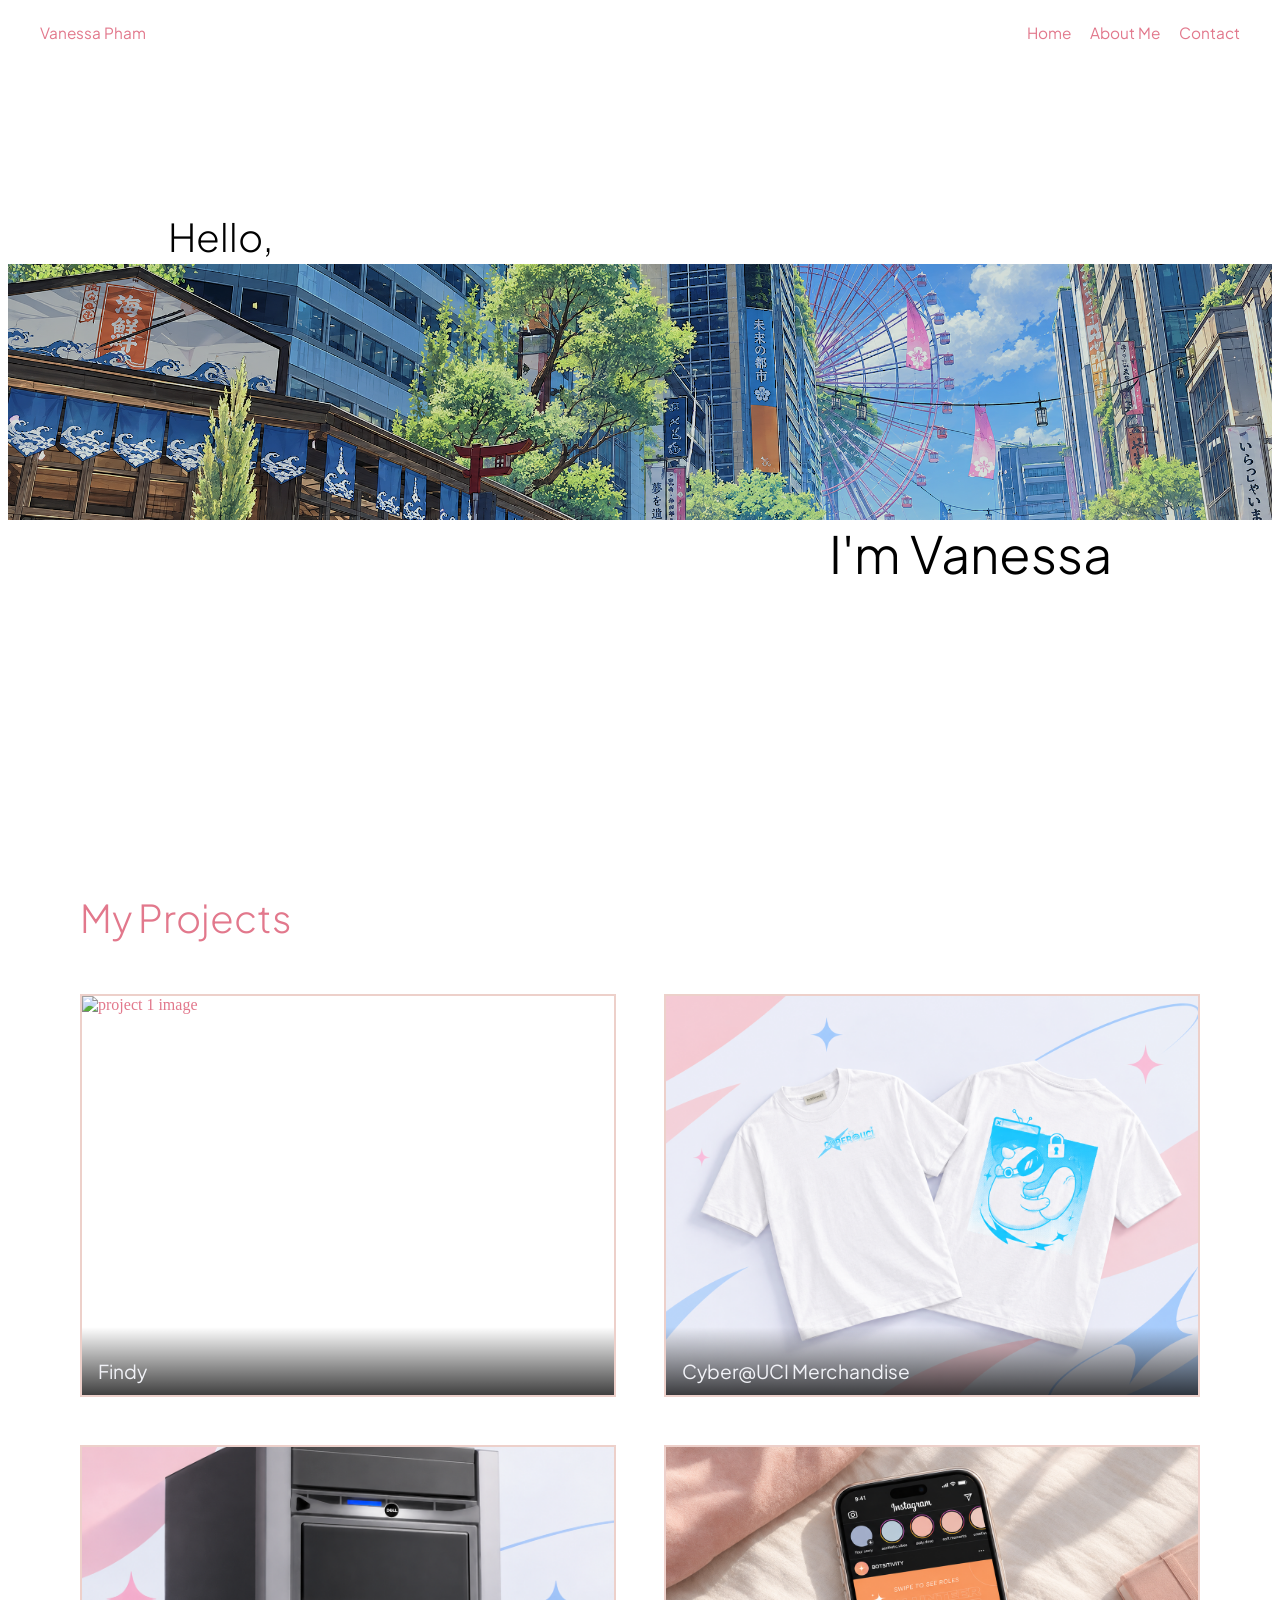
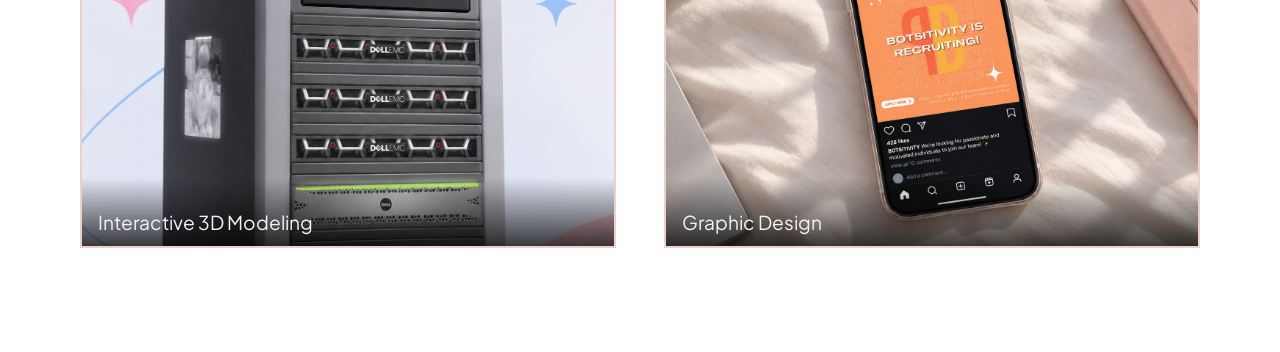
==== index.html @ b3f0390d "upload files manually bc too large to push..." ====
<!doctype html>
<html lang="en">

<!--
WRITTEN BY: Vanessa Pham
EMAIL: vanesp6@uci.edu
-->

<head>
  <meta charset="utf-8">
  <meta name="author" content="Vanessa Pham">
  <meta name="description" content="My Portfolio">
   
  <!-- you would link to an external stylesheet here! -->
  <link rel="stylesheet" href="styles.css">
   
  <!-- long list of fonts...-->
    <link rel="preconnect" href="https://fonts.googleapis.com">
    <link rel="preconnect" href="https://fonts.gstatic.com" crossorigin>
    <link href="https://fonts.googleapis.com/css2?family=Audiowide&family=Jersey+25&family=Plus+Jakarta+Sans:ital,wght@0,200..800;1,200..800&family=TASA+Orbiter:wght@400..800&display=swap" rel="stylesheet">
   
  <!-- you would also link to Bootstrap here! -->
  
  <title>Vanessa Pham</title>
</head>

<body>

  <header>
    <nav class="nav" aria-label="Main">
      <a href="index.html" class="nav-name">Vanessa Pham</a>
      <ul class = "nav-links">
        <li><a href="index.html">Home</a></li>
        <li><a href="about.html">About Me</a></li>
        <li><a href="contact.html">Contact</a></li>
      </ul>
    </nav>
  </header>

  <main>
    <section class = "hero" aria-labelledby="hero-title">
      <h1 id="hero-title" class="screenreader-only">Hello, I'm Vanessa</h1>
      <p class = "hero-line hero-line--top" aria-hidden="true">Hello,</p>
      <div class = "hero-image"><img src="herobackground.png" alt="img placeholder"></div>
      <p class = "hero-line hero-line--bottom" aria-hidden="true">I'm Vanessa</p>
      <div class="petals" aria-hidden="true"></div>
    </section>

    <section class = "projects" aria-label="Projects">
      <h2 id="projects-title" class="projects-title">My Projects</h2>

      <a href="project1.html" class="project-box">
        <img src="FindyThumbnail.png" alt="project 1 image">
        <span class="project-label">Findy</span>
        <div class="project-overlay">
          <p>iOS native guide that helps seniors navigate their iPhones, building their confidence around technology</p>
        </div>
      </a>
      
      <a href="project2.html" class="project-box">
        <img src="merchlogo.png" alt="project 2 image">
        <span class="project-label">Cyber@UCI Merchandise</span>
        <div class="project-overlay">
          <p>Custom brand and merchandise design made to allow members to represent their campus cybersecurity organization</p>
        </div>
      </a>

      <a href="project3.html" class="project-box">
        <img src="3Dmodelthumbnail.png" alt="project 3 image">
        <span class="project-label">Interactive 3D Modeling</span>
        <div class="project-overlay">
          <p>Interactive 3D Server Rack Model that provides information about each of its parts</p>
        </div>
      </a>
      <a href="project4.html" class="project-box">
        <img src="graphicthumbnail.png" alt="project 4 image">
        <span class="project-label">Graphic Design</span>
        <div class="project-overlay">
          <p>Social media campaign involving posts that informed and emphasized the importance of mental health to the community</p>
        </div>
      </a>
    </section>

  </main>
  <script src="petals.js"></script>
</body>
</html>
---- styles.css ----
/*--style sheet for portfolio*/
/*--color palette: white #f1f2f7, pink #e2788c, blue #83adf0, beige #edd0ca*/
/*hero section*/
.body{
    font-family: 'Plus Jakarta Sans', sans-serif;
    margin: 0;
    padding: 0;
    background-color: #F1F2F7;
}

.nav{
    font-family: 'Plus Jakarta Sans', sans-serif;
    display: flex;
    justify-content: space-between;
    align-items: center;
    padding-left: 2.5vw;
    padding-right: 2.5vw;
    font-size: clamp(.9rem, 1.2vw, 1rem);
    color: #e2788c;
}

.nav-links{
    color: #e2788c;
    display: flex;
    gap: 1.2rem;
    list-style: none;
}

a:link{
    color: #e2788c;
    text-decoration: none;
}

a:visited {
  color: #e2788c; 
}

a:hover{
    color: #83adf0;
    text-decoration: none;
}

.hero{
    position: relative;
    padding-top: calc(clamp(8rem, 14vw, 10rem) - .5rem);
    padding-bottom: 7.5rem; 
}

.hero-line--top{
    font-family: 'Plus Jakarta Sans', sans-serif;
    font-size: clamp(2rem, 3vw, 3.5rem);
    font-weight: 300;
    line-height: 1;
    margin: 0.5rem 0;
    padding-left: 12.5vw;
}

.hero-image{
    width: 100%;
    height: clamp(14rem, 22vw, 16rem);
    margin: 0.25rem 0;
    overflow: hidden;
}

.hero-image img{
    width: 100%;
    height: 100%;
    object-fit: cover;
    display: block;
}

.hero-line--bottom{
    font-family: 'Plus Jakarta Sans', sans-serif;
    font-size: clamp(2rem, 4vw, 5rem);
    font-weight: 350;
    line-height: 1;
    margin: 0.5rem 0;
    padding-right: 12.5vw;
    text-align: right;
}

.screenreader-only{
    position: absolute;
    width: 1px;
    height: 1px;
    margin: -1px;
    padding: 0;
    overflow: hidden;
    clip-path: inset(50%);
    white-space: nowrap;
    border: 0;
}

.petals{
    position: absolute;
    inset: 0;
    overflow: hidden;
    pointer-events: none;
}

.petal{
    position: absolute;
    top: 0;
    width: var(--size);
    height: calc(var(--size) * 1.3);
    border-radius: 100% 0 100% 0;
    opacity: 0;
    animation:
        petal-fall var(--fall-time) linear var(--delay) infinite,
        petal-sway var(--sway-time) ease-in-out var(--delay) infinite alternate;
}

@keyframes petal-fall{
    0%   { top: -2rem; opacity: 0; }
    6%   { opacity: .85; }
    92%  { opacity: .85; }
    100% { top: 100%; opacity: 0; }
}

@keyframes petal-sway{
    from { transform: translateX(calc(var(--sway) * -1)) rotate(var(--rot-start)); }
    to   { transform: translateX(var(--sway)) rotate(var(--rot-end)); }
}

@media (prefers-reduced-motion: reduce){
    .petals{ display: none; }
}

/*project section*/
.projects{
    display: grid;
    grid-template-columns: repeat(2, 1fr);
    gap: 3rem;
    max-width: 70rem;
    margin-top: 10rem;
    margin-left: auto;
    margin-right: auto;
    padding: 0 1.5rem 6rem;
}

.projects-title{
    grid-column: 1 / -1;
    font-family: 'Plus Jakarta Sans', sans-serif;
    font-size: clamp(2rem, 3vw, 3rem);
    font-weight: 300;
    line-height: 1;
    margin-bottom: 0.5rem;
    color: #e2788c;
}

.project-box{
    display: flex;
    align-items: center;
    justify-content: center;
    aspect-ratio: 4/3;
    border: 2px solid #edd0ca;
    background-color: white; 
    overflow: hidden;
    position: relative;
}

.project-overlay {
    position: absolute;
    inset: 0;
    display: flex;
    flex-direction: column;
    justify-content: center;
    padding: 1.5rem;
    background: rgba(241, 242, 247, .5);
    color: #f1f2f7;
    opacity: 0;
    transition: opacity .3s ease;
}

.project-overlay p {
    color: black;
    font-family: 'Plus Jakarta Sans', sans-serif;
    font-size: clamp(1.35rem, 1.25vw, 1.25rem);
    font-weight: 300;
    line-height: 1.5;
    background: rgba(241, 242, 247, .5);
}

.project-box:hover .project-overlay, .project-box:focus-visible .project-overlay {
    opacity: 1;
}

.project-label {
    font-family: 'Plus Jakarta Sans', sans-serif;
    position: absolute;
    left: 0;
    right: 0;
    bottom: 0;
    padding: 2rem 1rem .75rem;
    color: #f1f2f7;
    background: linear-gradient(to top, rgba(0, 0, 0, .75), rgba(0, 0, 0, 0));
    font-size: clamp(1rem, 1.5vw, 1.5rem);
}

.project-box img{
    width: 100%;
    height: 100%;
    object-fit: cover;
    display: block;
}
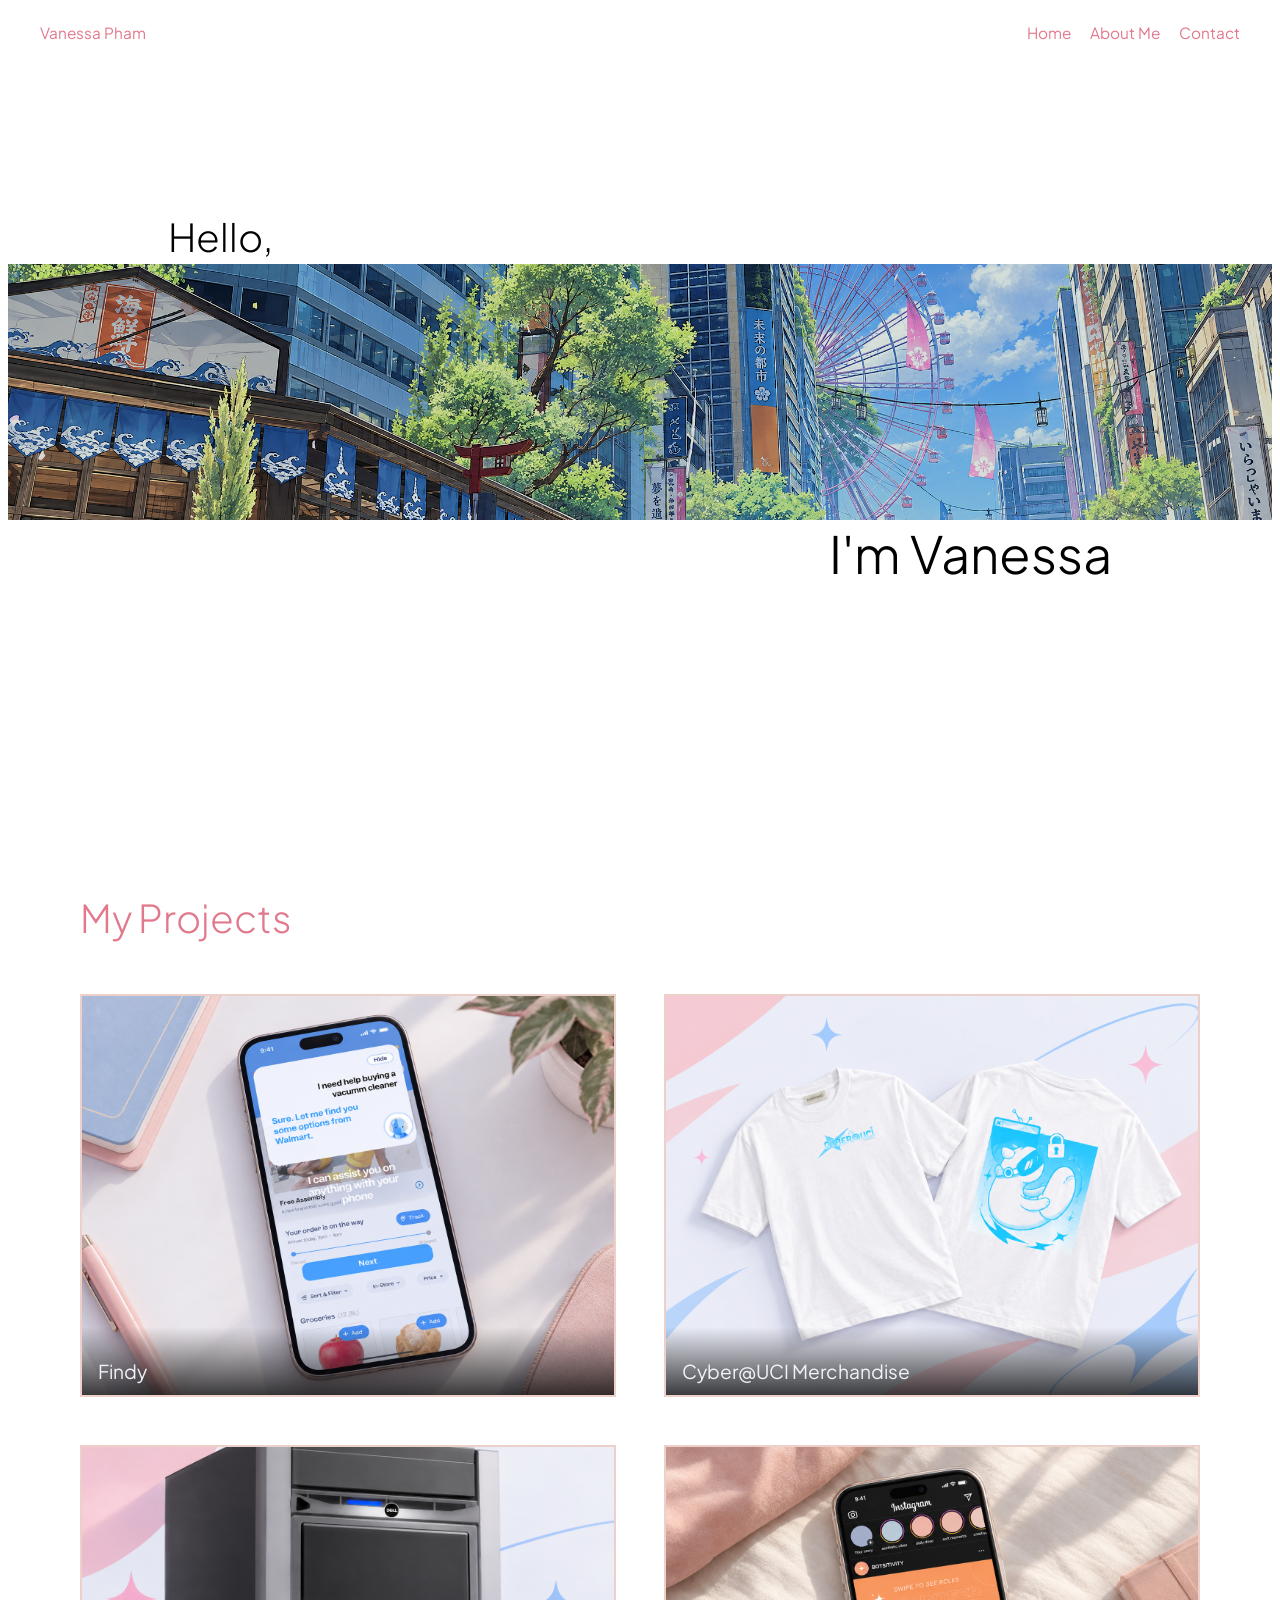
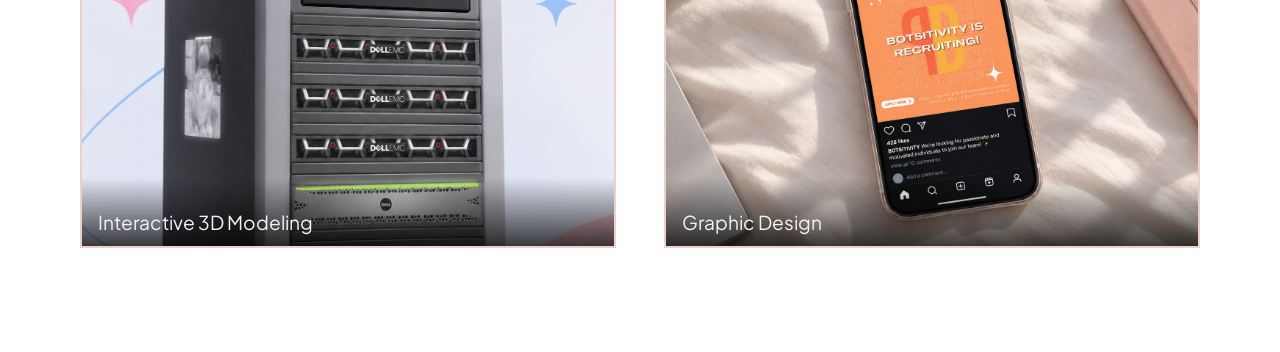
==== commit cb147413: "fix typo for image" ====
--- a/index.html
+++ b/index.html
@@ -50,7 +50,7 @@
       <h2 id="projects-title" class="projects-title">My Projects</h2>
 
       <a href="project1.html" class="project-box">
-        <img src="FindyThumbnail.png" alt="project 1 image">
+        <img src="Findythumbnail.png" alt="project 1 image">
         <span class="project-label">Findy</span>
         <div class="project-overlay">
           <p>iOS native guide that helps seniors navigate their iPhones, building their confidence around technology</p>
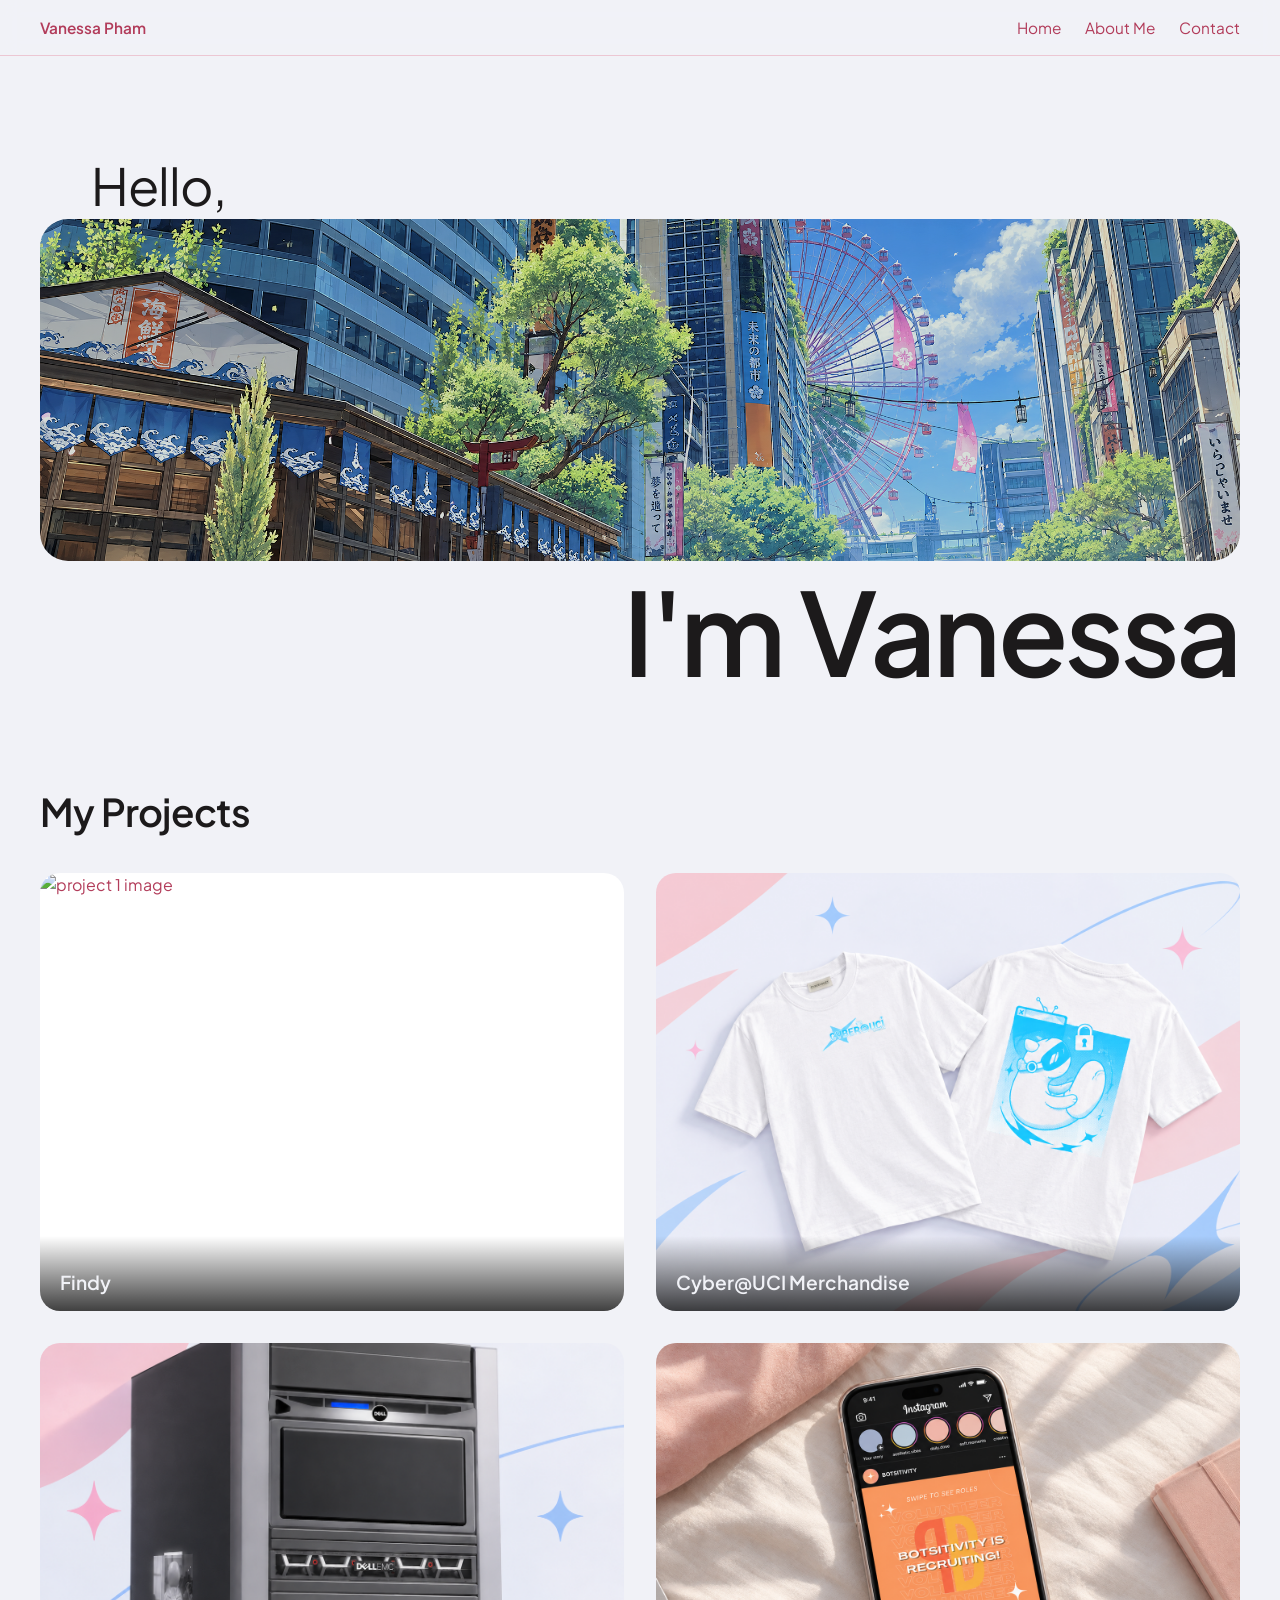
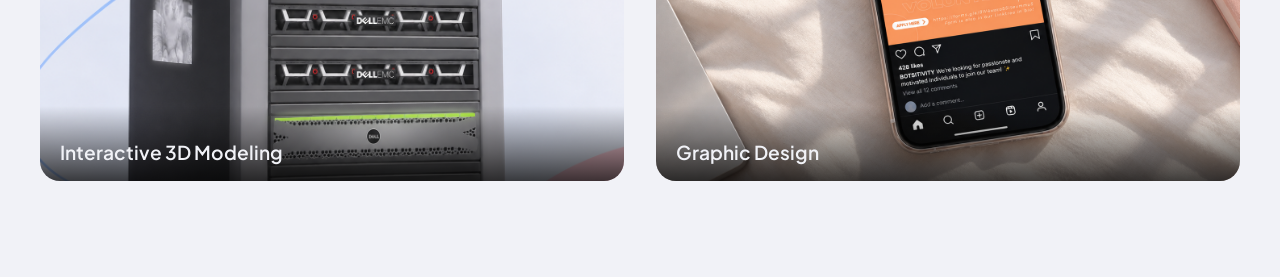
==== commit e2eb76c1: "revise styling" ====
--- a/index.html
+++ b/index.html
@@ -50,10 +50,10 @@
       <h2 id="projects-title" class="projects-title">My Projects</h2>
 
       <a href="project1.html" class="project-box">
-        <img src="Findythumbnail.png" alt="project 1 image">
+        <img src="FindyThumbnail.png" alt="project 1 image">
         <span class="project-label">Findy</span>
         <div class="project-overlay">
-          <p>iOS native guide that helps seniors navigate their iPhones, building their confidence around technology</p>
+          <p>An iOS-native AI guide that walks older adults through unfamiliar features on their iPhones. Informed by conversations with seniors, it teaches rather than automates, helping users build confidence and stay independent.</p>
         </div>
       </a>
       
@@ -61,7 +61,7 @@
         <img src="merchlogo.png" alt="project 2 image">
         <span class="project-label">Cyber@UCI Merchandise</span>
         <div class="project-overlay">
-          <p>Custom brand and merchandise design made to allow members to represent their campus cybersecurity organization</p>
+          <p>Brand and merchandise design for CYBER@UCI, developed from initial sketches through draft iterations into a final collection of T-shirts and hoodies that lets members represent the organization on and off campus.</p>
         </div>
       </a>
 
@@ -69,19 +69,20 @@
         <img src="3Dmodelthumbnail.png" alt="project 3 image">
         <span class="project-label">Interactive 3D Modeling</span>
         <div class="project-overlay">
-          <p>Interactive 3D Server Rack Model that provides information about each of its parts</p>
+          <p>An interactive 3D server rack built in Spline, with custom components, lighting and materials. Annotations identify each part of the rack, including the management, Proxmox and storage servers.</p>
         </div>
       </a>
       <a href="project4.html" class="project-box">
         <img src="graphicthumbnail.png" alt="project 4 image">
         <span class="project-label">Graphic Design</span>
         <div class="project-overlay">
-          <p>Social media campaign involving posts that informed and emphasized the importance of mental health to the community</p>
+          <p>Social media graphics designed for BOTSITIVITY and CYBER@UCI. The BOTSITIVITY posts promote mental health and community support, while the CYBER@UCI work covers event and workshop announcements.</p>
         </div>
       </a>
     </section>
 
   </main>
   <script src="petals.js"></script>
+  <script src="reveal.js"></script>
 </body>
 </html>
--- a/styles.css
+++ b/styles.css
@@ -1,85 +1,140 @@
-/*--style sheet for portfolio*/
-/*--color palette: white #f1f2f7, pink #e2788c, blue #83adf0, beige #edd0ca*/
-/*hero section*/
-.body{
+/* Shared base for home, about and contact: tokens, nav, links, buttons */
+ 
+:root {
+    --white: #f1f2f7;
+    --pink: #e2788c;
+    --pink-text: #b23c5a; /* darker pink for text: passes contrast on --white */
+    --blue: #83adf0;
+    --beige: #edd0ca;
+    --ink: #1c1a1b;
+    --rule: rgba(226, 120, 140, .35);
+}
+ 
+*, *::before, *::after { box-sizing: border-box; }
+ 
+body {
     font-family: 'Plus Jakarta Sans', sans-serif;
     margin: 0;
-    padding: 0;
-    background-color: #F1F2F7;
-}
-
-.nav{
-    font-family: 'Plus Jakarta Sans', sans-serif;
+    color: var(--ink);
+    line-height: 1.5;
+    background: var(--white);
+}
+ 
+header {
+    position: sticky;
+    top: 0;
+    z-index: 10;
+    background: rgba(241, 242, 247, .88);
+    backdrop-filter: blur(10px);
+    border-bottom: 1px solid var(--rule);
+    margin-bottom: clamp(1.5rem, 3vw, 2.5rem);
+}
+ 
+.nav {
     display: flex;
     justify-content: space-between;
     align-items: center;
-    padding-left: 2.5vw;
-    padding-right: 2.5vw;
+    padding: 1rem clamp(1rem, 4vw, 2.5rem);
     font-size: clamp(.9rem, 1.2vw, 1rem);
-    color: #e2788c;
-}
-
-.nav-links{
-    color: #e2788c;
+}
+ 
+.nav-name { font-weight: 600; }
+ 
+.nav-links {
     display: flex;
-    gap: 1.2rem;
+    gap: 1.5rem;
+    margin: 0;
+    padding: 0;
     list-style: none;
 }
-
-a:link{
-    color: #e2788c;
+ 
+a {
+    color: var(--pink-text);
     text-decoration: none;
 }
-
-a:visited {
-  color: #e2788c; 
-}
-
-a:hover{
-    color: #83adf0;
+ 
+a:hover {
+    color: var(--blue);
+    text-decoration: underline;
+    text-underline-offset: .3em;
+}
+ 
+a:focus-visible {
+    outline: 2px solid var(--ink);
+    outline-offset: 3px;
+    border-radius: .25rem;
+}
+ 
+.btn {
+    display: inline-block;
+    padding: .8rem 1.6rem;
+    background: var(--pink);
+    color: #000;
+    font-size: clamp(.9rem, 1.2vw, 1rem);
+    font-weight: 600;
+    border-radius: 2rem;
+    transition: background .2s ease;
+}
+ 
+.btn:hover {
+    background: var(--blue);
+    color: #000;
     text-decoration: none;
 }
-
-.hero{
+ 
+.btn--ghost {
+    background: transparent;
+    box-shadow: inset 0 0 0 2px var(--pink);
+}
+ 
+.btn--ghost:hover { box-shadow: inset 0 0 0 2px var(--blue); }
+ 
+/* Home: hero + project grid (replaces styles.css) */
+ 
+.hero {
     position: relative;
-    padding-top: calc(clamp(8rem, 14vw, 10rem) - .5rem);
-    padding-bottom: 7.5rem; 
-}
-
-.hero-line--top{
-    font-family: 'Plus Jakarta Sans', sans-serif;
-    font-size: clamp(2rem, 3vw, 3.5rem);
-    font-weight: 300;
+    max-width: 80rem;
+    margin: 0 auto;
+    margin-top: 5rem;
+    padding: clamp(.5rem, 2vw, 1.5rem) clamp(1rem, 4vw, 2.5rem) 0;
+}
+ 
+.hero-line {
+    margin: 0;
     line-height: 1;
-    margin: 0.5rem 0;
-    padding-left: 12.5vw;
-}
-
-.hero-image{
-    width: 100%;
-    height: clamp(14rem, 22vw, 16rem);
-    margin: 0.25rem 0;
-    overflow: hidden;
-}
-
-.hero-image img{
+    letter-spacing: -.02em;
+}
+ 
+.hero-line--top {
+    font-size: clamp(2rem, 4vw, 3.5rem);
+    font-weight: 400;
+    padding-left: clamp(0rem, 4vw, 4rem);
+    margin-bottom: .5rem;
+}
+ 
+.hero-image {
+    height: clamp(10rem, 38vh, 22rem); /* scales with screen height so the name stays in view */
+    overflow: hidden;
+    border-radius: 1.75rem;
+}
+ 
+.hero-image img {
     width: 100%;
     height: 100%;
     object-fit: cover;
     display: block;
 }
-
-.hero-line--bottom{
-    font-family: 'Plus Jakarta Sans', sans-serif;
-    font-size: clamp(2rem, 4vw, 5rem);
-    font-weight: 350;
-    line-height: 1;
-    margin: 0.5rem 0;
-    padding-right: 12.5vw;
+ 
+/* The one loud element on this page */
+.hero-line--bottom {
+    margin-top: .75rem;
+    font-size: clamp(2.5rem, min(9vw, 13vh), 7.5rem);
+    font-weight: 600;
+    letter-spacing: -.03em;
     text-align: right;
 }
-
-.screenreader-only{
+ 
+.screenreader-only {
     position: absolute;
     width: 1px;
     height: 1px;
@@ -90,15 +145,16 @@
     white-space: nowrap;
     border: 0;
 }
-
-.petals{
+ 
+/* Falling petals (generated by petals.js) */
+.petals {
     position: absolute;
     inset: 0;
     overflow: hidden;
     pointer-events: none;
 }
-
-.petal{
+ 
+.petal {
     position: absolute;
     top: 0;
     width: var(--size);
@@ -109,97 +165,122 @@
         petal-fall var(--fall-time) linear var(--delay) infinite,
         petal-sway var(--sway-time) ease-in-out var(--delay) infinite alternate;
 }
-
-@keyframes petal-fall{
+ 
+@keyframes petal-fall {
     0%   { top: -2rem; opacity: 0; }
     6%   { opacity: .85; }
     92%  { opacity: .85; }
     100% { top: 100%; opacity: 0; }
 }
-
-@keyframes petal-sway{
+ 
+@keyframes petal-sway {
     from { transform: translateX(calc(var(--sway) * -1)) rotate(var(--rot-start)); }
     to   { transform: translateX(var(--sway)) rotate(var(--rot-end)); }
 }
-
-@media (prefers-reduced-motion: reduce){
-    .petals{ display: none; }
-}
-
-/*project section*/
-.projects{
+ 
+@media (prefers-reduced-motion: reduce) {
+    .petals { display: none; }
+}
+ 
+/* Projects */
+.projects {
     display: grid;
-    grid-template-columns: repeat(2, 1fr);
-    gap: 3rem;
-    max-width: 70rem;
-    margin-top: 10rem;
-    margin-left: auto;
-    margin-right: auto;
-    padding: 0 1.5rem 6rem;
-}
-
-.projects-title{
+    grid-template-columns: repeat(2, minmax(0, 1fr));
+    gap: clamp(1.25rem, 3vw, 2rem);
+    max-width: 80rem;
+    margin: clamp(4rem, 8vw, 7rem) auto 0;
+    padding: 0 clamp(1rem, 4vw, 2.5rem) 6rem;
+}
+ 
+.projects-title {
     grid-column: 1 / -1;
-    font-family: 'Plus Jakarta Sans', sans-serif;
-    font-size: clamp(2rem, 3vw, 3rem);
-    font-weight: 300;
-    line-height: 1;
-    margin-bottom: 0.5rem;
-    color: #e2788c;
-}
-
-.project-box{
-    display: flex;
-    align-items: center;
-    justify-content: center;
-    aspect-ratio: 4/3;
-    border: 2px solid #edd0ca;
-    background-color: white; 
-    overflow: hidden;
+    font-size: clamp(1.75rem, 3vw, 2.5rem);
+    font-weight: 600;
+    line-height: 1.1;
+    letter-spacing: -.02em;
+    margin: 0 0 .5rem;
+}
+ 
+.project-box {
     position: relative;
-}
-
+    display: block;
+    aspect-ratio: 4 / 3;
+    overflow: hidden;
+    border-radius: 1.25rem;
+    background: #fff;
+}
+ 
+.project-box:hover { text-decoration: none; }
+ 
+.project-box img {
+    width: 100%;
+    height: 100%;
+    object-fit: cover;
+    display: block;
+}
+ 
+.project-label {
+    position: absolute;
+    left: 0;
+    right: 0;
+    bottom: 0;
+    padding: 2rem 1.25rem .9rem;
+    color: #f1f2f7;
+    font-size: clamp(1rem, 1.5vw, 1.4rem);
+    font-weight: 600;
+    background: linear-gradient(to top, rgba(0, 0, 0, .75), rgba(0, 0, 0, 0));
+}
+ 
 .project-overlay {
     position: absolute;
     inset: 0;
     display: flex;
     flex-direction: column;
     justify-content: center;
-    padding: 1.5rem;
-    background: rgba(241, 242, 247, .5);
-    color: #f1f2f7;
+    padding: clamp(1.25rem, 3vw, 2rem);
+    background: rgba(237, 208, 202, .95);
+    color: var(--ink);
     opacity: 0;
     transition: opacity .3s ease;
 }
+ 
+.project-overlay p {
+    margin: 0;
+    font-size: clamp(1rem, 1.4vw, 1.2rem);
+    line-height: 1.6;
+}
+ 
+.project-box:hover .project-overlay,
+.project-box:focus-visible .project-overlay {
+    opacity: 1;
+}
+ 
+@media (max-width: 48rem) {
+    .projects { grid-template-columns: 1fr; }
+}
 
-.project-overlay p {
-    color: black;
-    font-family: 'Plus Jakarta Sans', sans-serif;
-    font-size: clamp(1.35rem, 1.25vw, 1.25rem);
-    font-weight: 300;
-    line-height: 1.5;
-    background: rgba(241, 242, 247, .5);
-}
-
-.project-box:hover .project-overlay, .project-box:focus-visible .project-overlay {
+ 
+/* Scroll effects (driven by reveal.js; content stays visible if JS is off) */
+header { transition: box-shadow .3s ease; }
+ 
+header.is-scrolled { box-shadow: 0 .5rem 1.5rem -.75rem rgba(28, 26, 27, .25); }
+ 
+.reveal {
+    opacity: 0;
+    transform: translateY(1.5rem);
+    transition: opacity .7s ease, transform .7s ease;
+}
+ 
+.reveal.is-visible {
     opacity: 1;
-}
-
-.project-label {
-    font-family: 'Plus Jakarta Sans', sans-serif;
-    position: absolute;
-    left: 0;
-    right: 0;
-    bottom: 0;
-    padding: 2rem 1rem .75rem;
-    color: #f1f2f7;
-    background: linear-gradient(to top, rgba(0, 0, 0, .75), rgba(0, 0, 0, 0));
-    font-size: clamp(1rem, 1.5vw, 1.5rem);
-}
-
-.project-box img{
-    width: 100%;
-    height: 100%;
-    object-fit: cover;
-    display: block;
+    transform: none;
+}
+ 
+/* Small stagger so side-by-side items arrive one after another */
+.reveal.project-box:nth-child(odd),
+.reveal.column:nth-child(2) { transition-delay: .1s; }
+.reveal.column:nth-child(3) { transition-delay: .2s; }
+ 
+@media (prefers-reduced-motion: reduce) {
+    .reveal { opacity: 1; transform: none; transition: none; }
 }
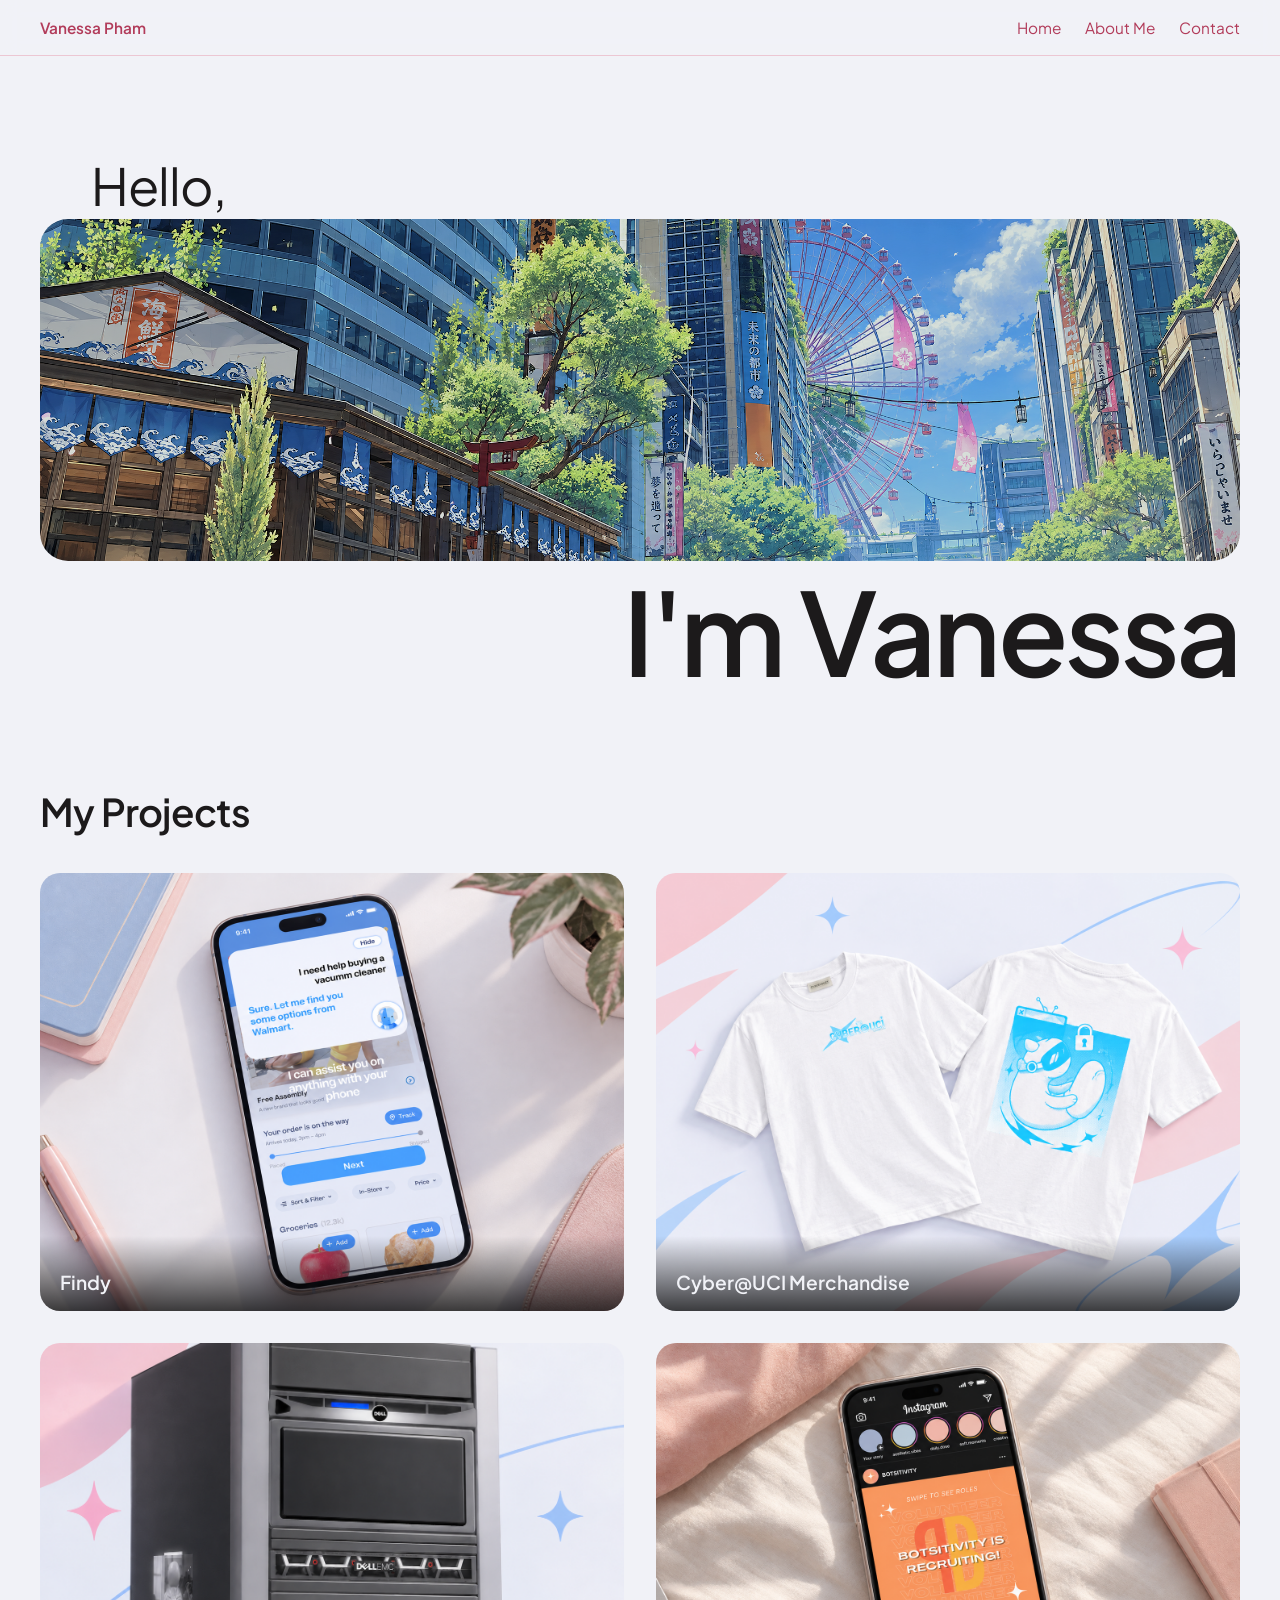
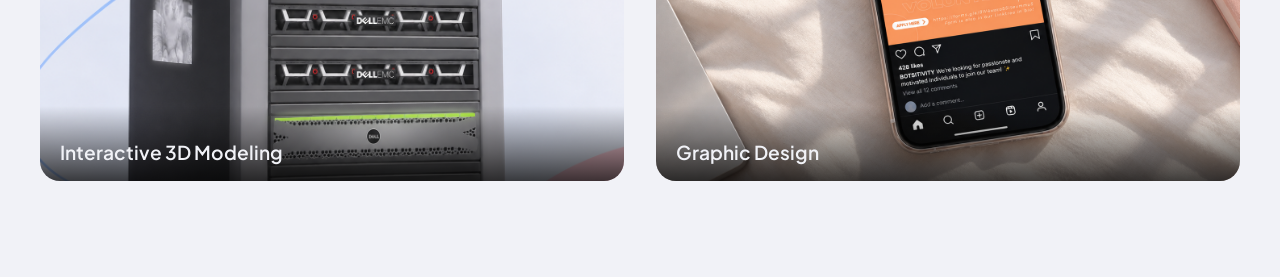
==== commit a08dc3ab: "fix typo for image" ====
--- a/index.html
+++ b/index.html
@@ -50,7 +50,7 @@
       <h2 id="projects-title" class="projects-title">My Projects</h2>
 
       <a href="project1.html" class="project-box">
-        <img src="FindyThumbnail.png" alt="project 1 image">
+        <img src="Findythumbnail.png" alt="project 1 image">
         <span class="project-label">Findy</span>
         <div class="project-overlay">
           <p>An iOS-native AI guide that walks older adults through unfamiliar features on their iPhones. Informed by conversations with seniors, it teaches rather than automates, helping users build confidence and stay independent.</p>
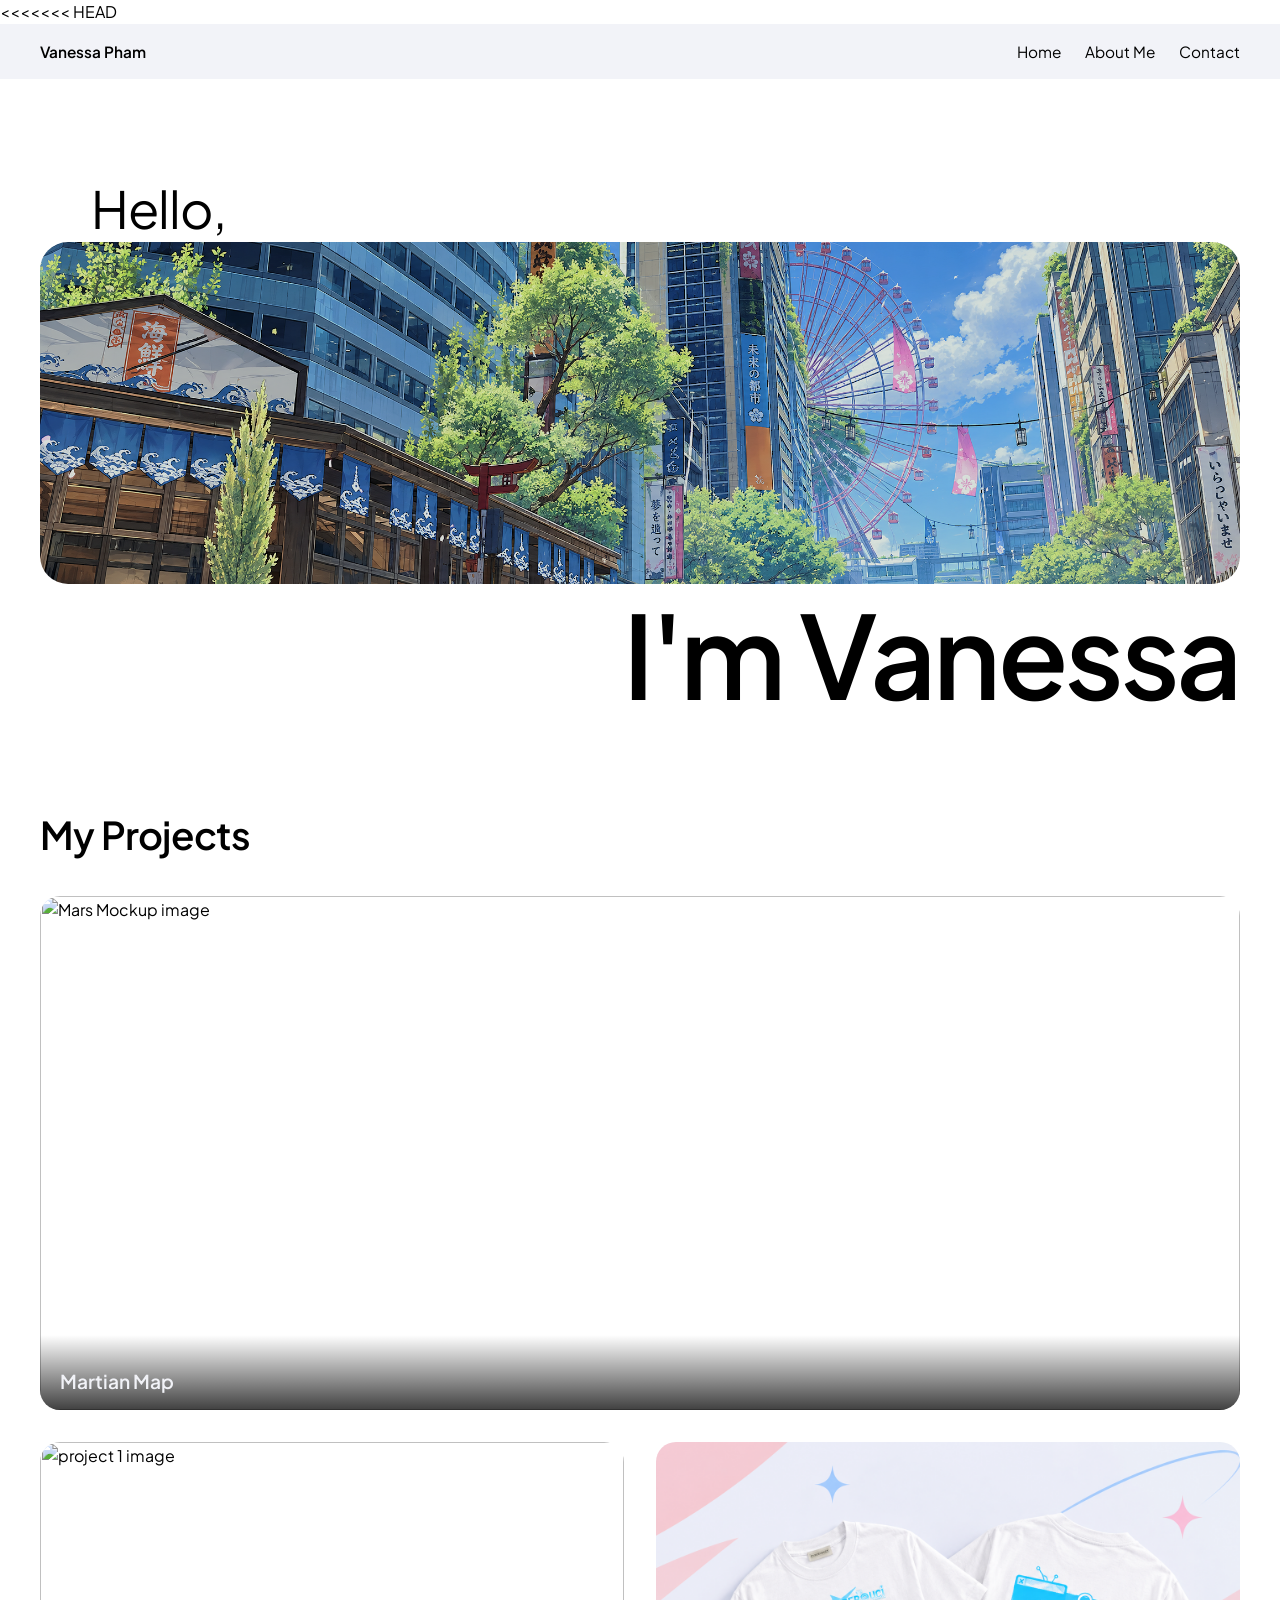
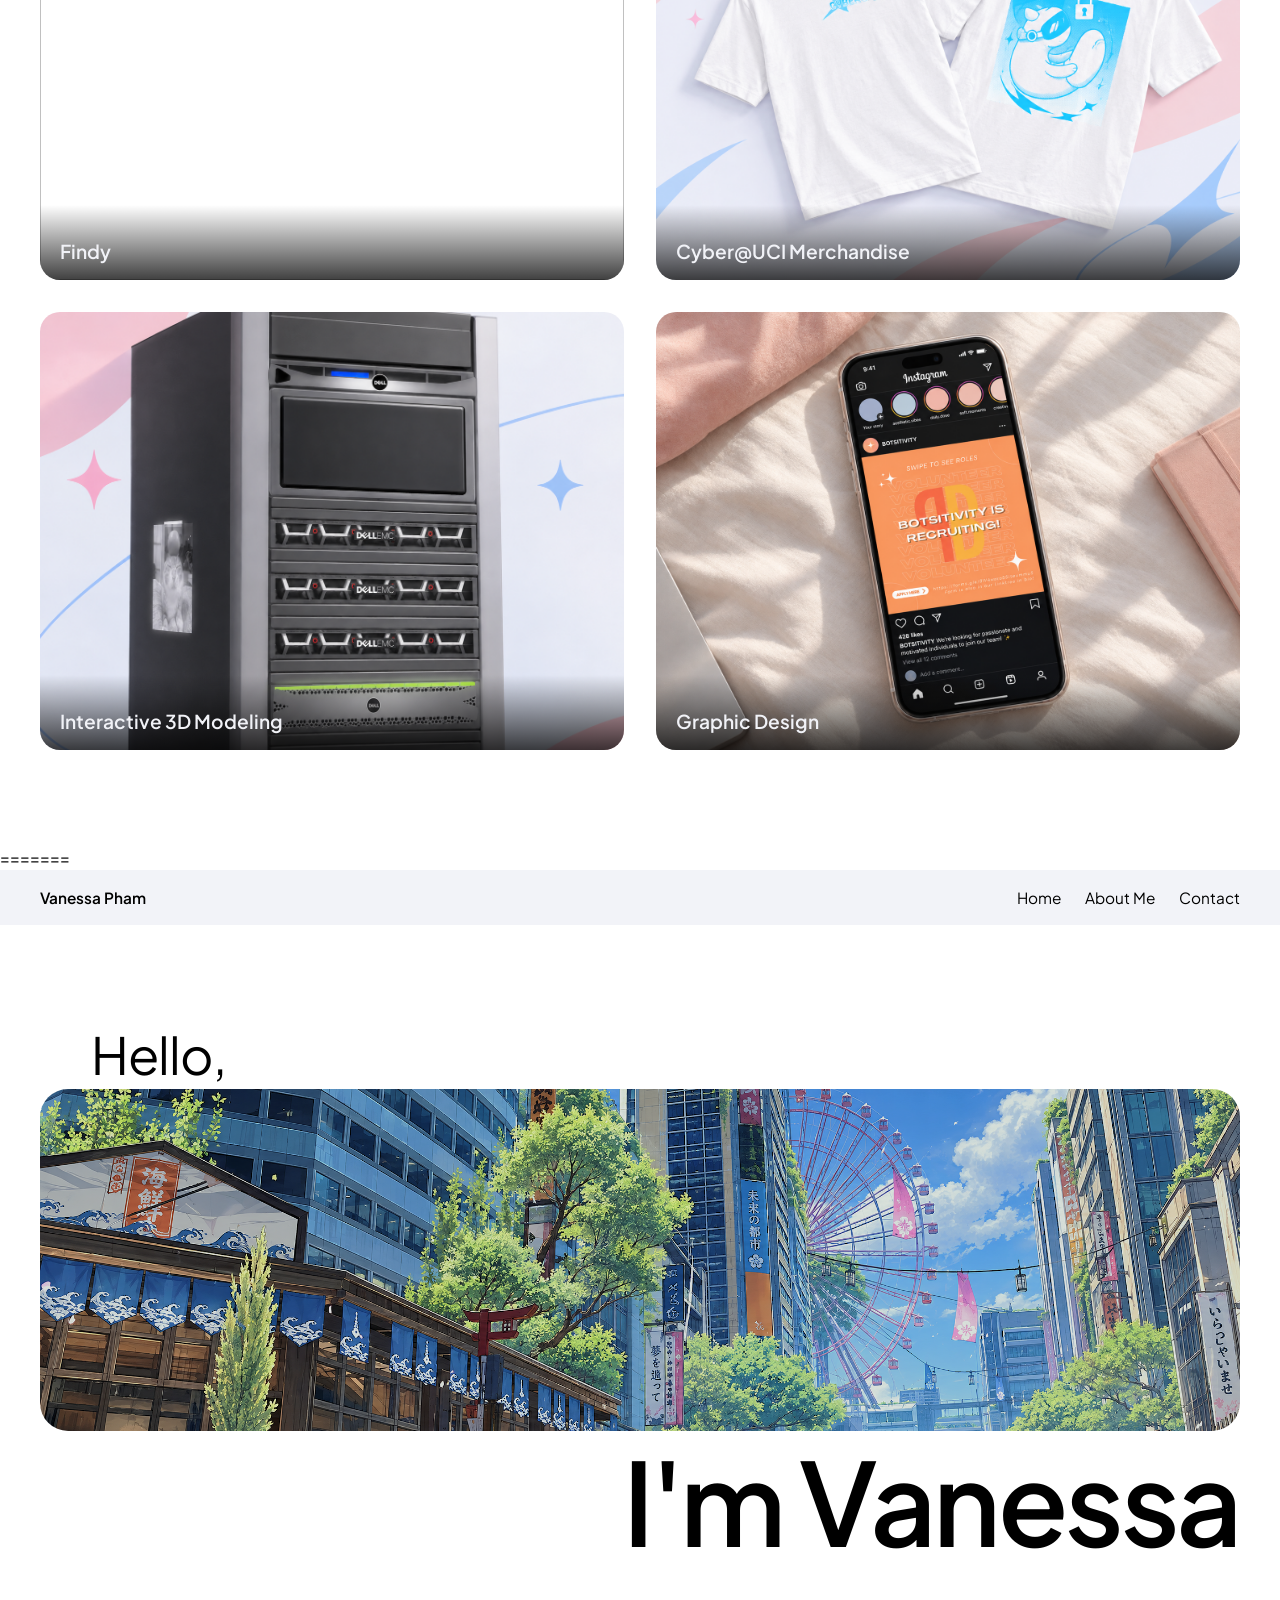
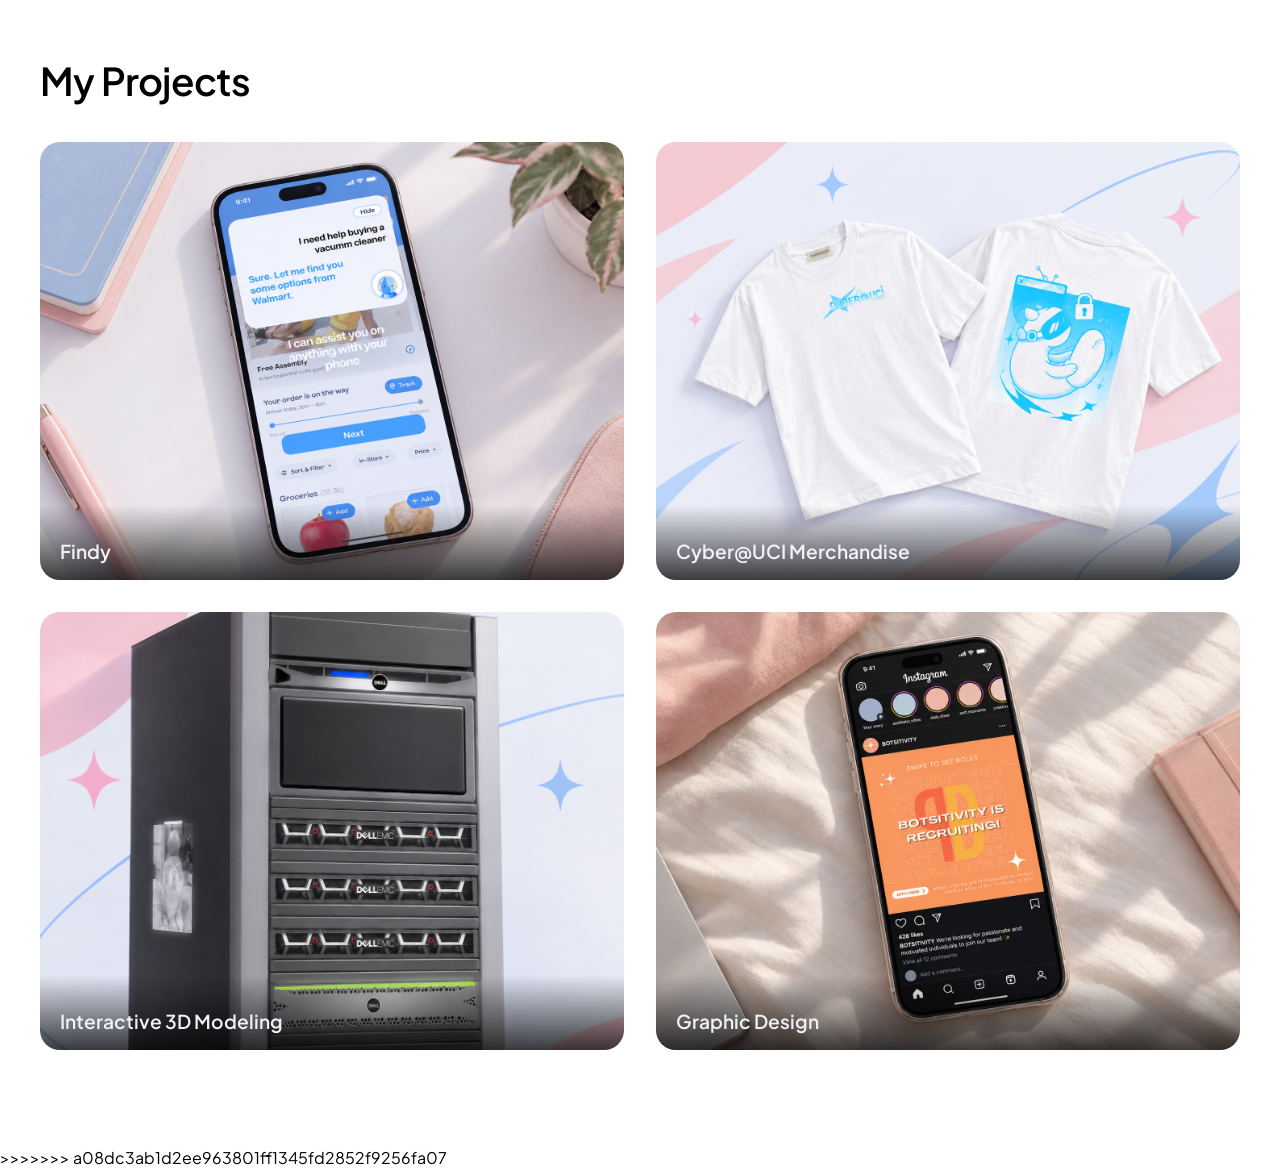
==== commit 475e324d: "Add files via upload" ====
--- a/index.html
+++ b/index.html
@@ -1,3 +1,101 @@
+<<<<<<< HEAD
+<!doctype html>
+<html lang="en">
+
+<!--
+WRITTEN BY: Vanessa Pham
+EMAIL: vanesp6@uci.edu
+-->
+
+<head>
+  <meta charset="utf-8">
+  <meta name="author" content="Vanessa Pham">
+  <meta name="description" content="My Portfolio">
+   
+  <!-- you would link to an external stylesheet here! -->
+  <link rel="stylesheet" href="styles.css">
+   
+  <!-- long list of fonts...-->
+    <link rel="preconnect" href="https://fonts.googleapis.com">
+    <link rel="preconnect" href="https://fonts.gstatic.com" crossorigin>
+    <link href="https://fonts.googleapis.com/css2?family=Audiowide&family=Jersey+25&family=Plus+Jakarta+Sans:ital,wght@0,200..800;1,200..800&family=TASA+Orbiter:wght@400..800&display=swap" rel="stylesheet">
+   
+  <!-- you would also link to Bootstrap here! -->
+  
+  <title>Vanessa Pham</title>
+</head>
+
+<body>
+
+  <header>
+    <nav class="nav" aria-label="Main">
+      <a href="index.html" class="nav-name">Vanessa Pham</a>
+      <ul class = "nav-links">
+        <li><a href="index.html">Home</a></li>
+        <li><a href="about.html">About Me</a></li>
+        <li><a href="contact.html">Contact</a></li>
+      </ul>
+    </nav>
+  </header>
+
+  <main>
+    <section class = "hero" aria-labelledby="hero-title">
+      <h1 id="hero-title" class="screenreader-only">Hello, I'm Vanessa</h1>
+      <p class = "hero-line hero-line--top" aria-hidden="true">Hello,</p>
+      <div class = "hero-image"><img src="herobackground.png" alt="img placeholder"></div>
+      <p class = "hero-line hero-line--bottom" aria-hidden="true">I'm Vanessa</p>
+      <div class="petals" aria-hidden="true"></div>
+    </section>
+
+    <section class = "projects" aria-label="Projects">
+      <h2 id="projects-title" class="projects-title">My Projects</h2>
+
+      <a href="project5.html" class="project-box project-box--featured">
+        <img src="MarsMockUp.png" alt="Mars Mockup image">
+        <span class="project-label">Martian Map</span>
+        <div class="project-overlay">
+          <p>Designed and developed an integrated Mars exploration application that combines NASA datasets to help astronauts navigate the Martian surface safely and efficiently. This application aims to make complex scientific data more accessible and actionable for future Mars missions.</p>
+        </div>
+      </a>
+
+      <a href="project1.html" class="project-box">
+        <img src="FindyThumbnail.png" alt="project 1 image">
+        <span class="project-label">Findy</span>
+        <div class="project-overlay">
+          <p>An iOS-native AI guide that walks older adults through unfamiliar features on their iPhones. Informed by conversations with seniors, it teaches rather than automates, helping users build confidence and stay independent.</p>
+        </div>
+      </a>
+      
+      <a href="project2.html" class="project-box">
+        <img src="merchlogo.png" alt="project 2 image">
+        <span class="project-label">Cyber@UCI Merchandise</span>
+        <div class="project-overlay">
+          <p>Brand and merchandise design for CYBER@UCI, developed from initial sketches through draft iterations into a final collection of T-shirts and hoodies that lets members represent the organization on and off campus.</p>
+        </div>
+      </a>
+
+      <a href="project3.html" class="project-box">
+        <img src="3Dmodelthumbnail.png" alt="project 3 image">
+        <span class="project-label">Interactive 3D Modeling</span>
+        <div class="project-overlay">
+          <p>An interactive 3D server rack built in Spline, with custom components, lighting and materials. Annotations identify each part of the rack, including the management, Proxmox and storage servers.</p>
+        </div>
+      </a>
+      <a href="project4.html" class="project-box">
+        <img src="graphicthumbnail.png" alt="project 4 image">
+        <span class="project-label">Graphic Design</span>
+        <div class="project-overlay">
+          <p>Social media graphics designed for BOTSITIVITY and CYBER@UCI. The BOTSITIVITY posts promote mental health and community support, while the CYBER@UCI work covers event and workshop announcements.</p>
+        </div>
+      </a>
+    </section>
+
+  </main>
+  <script src="petals.js"></script>
+  <script src="reveal.js"></script>
+</body>
+</html>
+=======
 <!doctype html>
 <html lang="en">
 
@@ -86,3 +184,4 @@
   <script src="reveal.js"></script>
 </body>
 </html>
+>>>>>>> a08dc3ab1d2ee963801ff1345fd2852f9256fa07
--- a/styles.css
+++ b/styles.css
@@ -1,3 +1,300 @@
+<<<<<<< HEAD
+/* Shared base for home, about and contact: tokens, nav, links, buttons */
+ 
+:root {
+    --white: #f1f2f7;
+    --pink: #e2788c;
+    --pink-text: #b23c5a; /* darker pink for text: passes contrast on --white */
+    --blue: #83adf0;
+    --beige: #edd0ca;
+    --ink: #1c1a1b;
+    --rule: rgba(226, 120, 140, .35);
+}
+ 
+*, *::before, *::after { box-sizing: border-box; }
+ 
+body {
+    font-family: 'Plus Jakarta Sans', sans-serif;
+    margin: 0;
+    color: var(--ink);
+    line-height: 1.5;
+    background: var(--white);
+}
+ 
+header {
+    position: sticky;
+    top: 0;
+    z-index: 10;
+    background: rgba(241, 242, 247, .88);
+    backdrop-filter: blur(10px);
+    border-bottom: 1px solid var(--rule);
+    margin-bottom: clamp(1.5rem, 3vw, 2.5rem);
+}
+ 
+.nav {
+    display: flex;
+    justify-content: space-between;
+    align-items: center;
+    padding: 1rem clamp(1rem, 4vw, 2.5rem);
+    font-size: clamp(.9rem, 1.2vw, 1rem);
+}
+ 
+.nav-name { font-weight: 600; }
+ 
+.nav-links {
+    display: flex;
+    gap: 1.5rem;
+    margin: 0;
+    padding: 0;
+    list-style: none;
+}
+ 
+a {
+    color: var(--pink-text);
+    text-decoration: none;
+}
+ 
+a:hover {
+    color: var(--blue);
+    text-decoration: underline;
+    text-underline-offset: .3em;
+}
+ 
+a:focus-visible {
+    outline: 2px solid var(--ink);
+    outline-offset: 3px;
+    border-radius: .25rem;
+}
+ 
+.btn {
+    display: inline-block;
+    padding: .8rem 1.6rem;
+    background: var(--pink);
+    color: #000;
+    font-size: clamp(.9rem, 1.2vw, 1rem);
+    font-weight: 600;
+    border-radius: 2rem;
+    transition: background .2s ease;
+}
+ 
+.btn:hover {
+    background: var(--blue);
+    color: #000;
+    text-decoration: none;
+}
+ 
+.btn--ghost {
+    background: transparent;
+    box-shadow: inset 0 0 0 2px var(--pink);
+}
+ 
+.btn--ghost:hover { box-shadow: inset 0 0 0 2px var(--blue); }
+ 
+/* Home: hero + project grid (replaces styles.css) */
+ 
+.hero {
+    position: relative;
+    max-width: 80rem;
+    margin: 0 auto;
+    margin-top: 5rem;
+    padding: clamp(.5rem, 2vw, 1.5rem) clamp(1rem, 4vw, 2.5rem) 0;
+}
+ 
+.hero-line {
+    margin: 0;
+    line-height: 1;
+    letter-spacing: -.02em;
+}
+ 
+.hero-line--top {
+    font-size: clamp(2rem, 4vw, 3.5rem);
+    font-weight: 400;
+    padding-left: clamp(0rem, 4vw, 4rem);
+    margin-bottom: .5rem;
+}
+ 
+.hero-image {
+    height: clamp(10rem, 38vh, 22rem); /* scales with screen height so the name stays in view */
+    overflow: hidden;
+    border-radius: 1.75rem;
+}
+ 
+.hero-image img {
+    width: 100%;
+    height: 100%;
+    object-fit: cover;
+    display: block;
+}
+ 
+/* The one loud element on this page */
+.hero-line--bottom {
+    margin-top: .75rem;
+    font-size: clamp(2.5rem, min(9vw, 13vh), 7.5rem);
+    font-weight: 600;
+    letter-spacing: -.03em;
+    text-align: right;
+}
+ 
+.screenreader-only {
+    position: absolute;
+    width: 1px;
+    height: 1px;
+    margin: -1px;
+    padding: 0;
+    overflow: hidden;
+    clip-path: inset(50%);
+    white-space: nowrap;
+    border: 0;
+}
+ 
+/* Falling petals (generated by petals.js) */
+.petals {
+    position: absolute;
+    inset: 0;
+    overflow: hidden;
+    pointer-events: none;
+}
+ 
+.petal {
+    position: absolute;
+    top: 0;
+    width: var(--size);
+    height: calc(var(--size) * 1.3);
+    border-radius: 100% 0 100% 0;
+    opacity: 0;
+    animation:
+        petal-fall var(--fall-time) linear var(--delay) infinite,
+        petal-sway var(--sway-time) ease-in-out var(--delay) infinite alternate;
+}
+ 
+@keyframes petal-fall {
+    0%   { top: -2rem; opacity: 0; }
+    6%   { opacity: .85; }
+    92%  { opacity: .85; }
+    100% { top: 100%; opacity: 0; }
+}
+ 
+@keyframes petal-sway {
+    from { transform: translateX(calc(var(--sway) * -1)) rotate(var(--rot-start)); }
+    to   { transform: translateX(var(--sway)) rotate(var(--rot-end)); }
+}
+ 
+@media (prefers-reduced-motion: reduce) {
+    .petals { display: none; }
+}
+ 
+/* Projects */
+.projects {
+    display: grid;
+    grid-template-columns: repeat(2, minmax(0, 1fr));
+    gap: clamp(1.25rem, 3vw, 2rem);
+    max-width: 80rem;
+    margin: clamp(4rem, 8vw, 7rem) auto 0;
+    padding: 0 clamp(1rem, 4vw, 2.5rem) 6rem;
+}
+ 
+.projects-title {
+    grid-column: 1 / -1;
+    font-size: clamp(1.75rem, 3vw, 2.5rem);
+    font-weight: 600;
+    line-height: 1.1;
+    letter-spacing: -.02em;
+    margin: 0 0 .5rem;
+}
+ 
+.project-box {
+    position: relative;
+    display: block;
+    aspect-ratio: 4 / 3;
+    overflow: hidden;
+    border-radius: 1.25rem;
+    background: #fff;
+}
+ 
+.project-box:hover { text-decoration: none; }
+
+/* Long box at the top of the grid: spans both columns */
+.project-box--featured {
+    grid-column: 1 / -1;
+    aspect-ratio: 21 / 9;
+}
+
+.project-box--featured .project-overlay p { max-width: 60ch; }
+
+ 
+.project-box img {
+    width: 100%;
+    height: 100%;
+    object-fit: cover;
+    display: block;
+}
+ 
+.project-label {
+    position: absolute;
+    left: 0;
+    right: 0;
+    bottom: 0;
+    padding: 2rem 1.25rem .9rem;
+    color: #f1f2f7;
+    font-size: clamp(1rem, 1.5vw, 1.4rem);
+    font-weight: 600;
+    background: linear-gradient(to top, rgba(0, 0, 0, .75), rgba(0, 0, 0, 0));
+}
+ 
+.project-overlay {
+    position: absolute;
+    inset: 0;
+    display: flex;
+    flex-direction: column;
+    justify-content: center;
+    padding: clamp(1.25rem, 3vw, 2rem);
+    background: rgba(237, 208, 202, .95);
+    color: var(--ink);
+    opacity: 0;
+    transition: opacity .3s ease;
+}
+ 
+.project-overlay p {
+    margin: 0;
+    font-size: clamp(1rem, 1.4vw, 1.2rem);
+    line-height: 1.6;
+}
+ 
+.project-box:hover .project-overlay,
+.project-box:focus-visible .project-overlay {
+    opacity: 1;
+}
+ 
+@media (max-width: 48rem) {
+    .projects { grid-template-columns: 1fr; }
+    .project-box--featured { aspect-ratio: 4 / 3; }
+}
+
+ 
+/* Scroll effects (driven by reveal.js; content stays visible if JS is off) */
+header { transition: box-shadow .3s ease; }
+ 
+header.is-scrolled { box-shadow: 0 .5rem 1.5rem -.75rem rgba(28, 26, 27, .25); }
+ 
+.reveal {
+    opacity: 0;
+    transform: translateY(1.5rem);
+    transition: opacity .7s ease, transform .7s ease;
+}
+ 
+.reveal.is-visible {
+    opacity: 1;
+    transform: none;
+}
+ 
+/* Small stagger so side-by-side items arrive one after another */
+.reveal.project-box:nth-child(even),
+.reveal.column:nth-child(2) { transition-delay: .1s; }
+.reveal.column:nth-child(3) { transition-delay: .2s; }
+ 
+@media (prefers-reduced-motion: reduce) {
+    .reveal { opacity: 1; transform: none; transition: none; }
+=======
 /* Shared base for home, about and contact: tokens, nav, links, buttons */
  
 :root {
@@ -283,4 +580,5 @@
  
 @media (prefers-reduced-motion: reduce) {
     .reveal { opacity: 1; transform: none; transition: none; }
+>>>>>>> a08dc3ab1d2ee963801ff1345fd2852f9256fa07
 }
--- a/styles.css
+++ b/styles.css
@@ -1,3 +1,300 @@
+<<<<<<< HEAD
+/* Shared base for home, about and contact: tokens, nav, links, buttons */
+ 
+:root {
+    --white: #f1f2f7;
+    --pink: #e2788c;
+    --pink-text: #b23c5a; /* darker pink for text: passes contrast on --white */
+    --blue: #83adf0;
+    --beige: #edd0ca;
+    --ink: #1c1a1b;
+    --rule: rgba(226, 120, 140, .35);
+}
+ 
+*, *::before, *::after { box-sizing: border-box; }
+ 
+body {
+    font-family: 'Plus Jakarta Sans', sans-serif;
+    margin: 0;
+    color: var(--ink);
+    line-height: 1.5;
+    background: var(--white);
+}
+ 
+header {
+    position: sticky;
+    top: 0;
+    z-index: 10;
+    background: rgba(241, 242, 247, .88);
+    backdrop-filter: blur(10px);
+    border-bottom: 1px solid var(--rule);
+    margin-bottom: clamp(1.5rem, 3vw, 2.5rem);
+}
+ 
+.nav {
+    display: flex;
+    justify-content: space-between;
+    align-items: center;
+    padding: 1rem clamp(1rem, 4vw, 2.5rem);
+    font-size: clamp(.9rem, 1.2vw, 1rem);
+}
+ 
+.nav-name { font-weight: 600; }
+ 
+.nav-links {
+    display: flex;
+    gap: 1.5rem;
+    margin: 0;
+    padding: 0;
+    list-style: none;
+}
+ 
+a {
+    color: var(--pink-text);
+    text-decoration: none;
+}
+ 
+a:hover {
+    color: var(--blue);
+    text-decoration: underline;
+    text-underline-offset: .3em;
+}
+ 
+a:focus-visible {
+    outline: 2px solid var(--ink);
+    outline-offset: 3px;
+    border-radius: .25rem;
+}
+ 
+.btn {
+    display: inline-block;
+    padding: .8rem 1.6rem;
+    background: var(--pink);
+    color: #000;
+    font-size: clamp(.9rem, 1.2vw, 1rem);
+    font-weight: 600;
+    border-radius: 2rem;
+    transition: background .2s ease;
+}
+ 
+.btn:hover {
+    background: var(--blue);
+    color: #000;
+    text-decoration: none;
+}
+ 
+.btn--ghost {
+    background: transparent;
+    box-shadow: inset 0 0 0 2px var(--pink);
+}
+ 
+.btn--ghost:hover { box-shadow: inset 0 0 0 2px var(--blue); }
+ 
+/* Home: hero + project grid (replaces styles.css) */
+ 
+.hero {
+    position: relative;
+    max-width: 80rem;
+    margin: 0 auto;
+    margin-top: 5rem;
+    padding: clamp(.5rem, 2vw, 1.5rem) clamp(1rem, 4vw, 2.5rem) 0;
+}
+ 
+.hero-line {
+    margin: 0;
+    line-height: 1;
+    letter-spacing: -.02em;
+}
+ 
+.hero-line--top {
+    font-size: clamp(2rem, 4vw, 3.5rem);
+    font-weight: 400;
+    padding-left: clamp(0rem, 4vw, 4rem);
+    margin-bottom: .5rem;
+}
+ 
+.hero-image {
+    height: clamp(10rem, 38vh, 22rem); /* scales with screen height so the name stays in view */
+    overflow: hidden;
+    border-radius: 1.75rem;
+}
+ 
+.hero-image img {
+    width: 100%;
+    height: 100%;
+    object-fit: cover;
+    display: block;
+}
+ 
+/* The one loud element on this page */
+.hero-line--bottom {
+    margin-top: .75rem;
+    font-size: clamp(2.5rem, min(9vw, 13vh), 7.5rem);
+    font-weight: 600;
+    letter-spacing: -.03em;
+    text-align: right;
+}
+ 
+.screenreader-only {
+    position: absolute;
+    width: 1px;
+    height: 1px;
+    margin: -1px;
+    padding: 0;
+    overflow: hidden;
+    clip-path: inset(50%);
+    white-space: nowrap;
+    border: 0;
+}
+ 
+/* Falling petals (generated by petals.js) */
+.petals {
+    position: absolute;
+    inset: 0;
+    overflow: hidden;
+    pointer-events: none;
+}
+ 
+.petal {
+    position: absolute;
+    top: 0;
+    width: var(--size);
+    height: calc(var(--size) * 1.3);
+    border-radius: 100% 0 100% 0;
+    opacity: 0;
+    animation:
+        petal-fall var(--fall-time) linear var(--delay) infinite,
+        petal-sway var(--sway-time) ease-in-out var(--delay) infinite alternate;
+}
+ 
+@keyframes petal-fall {
+    0%   { top: -2rem; opacity: 0; }
+    6%   { opacity: .85; }
+    92%  { opacity: .85; }
+    100% { top: 100%; opacity: 0; }
+}
+ 
+@keyframes petal-sway {
+    from { transform: translateX(calc(var(--sway) * -1)) rotate(var(--rot-start)); }
+    to   { transform: translateX(var(--sway)) rotate(var(--rot-end)); }
+}
+ 
+@media (prefers-reduced-motion: reduce) {
+    .petals { display: none; }
+}
+ 
+/* Projects */
+.projects {
+    display: grid;
+    grid-template-columns: repeat(2, minmax(0, 1fr));
+    gap: clamp(1.25rem, 3vw, 2rem);
+    max-width: 80rem;
+    margin: clamp(4rem, 8vw, 7rem) auto 0;
+    padding: 0 clamp(1rem, 4vw, 2.5rem) 6rem;
+}
+ 
+.projects-title {
+    grid-column: 1 / -1;
+    font-size: clamp(1.75rem, 3vw, 2.5rem);
+    font-weight: 600;
+    line-height: 1.1;
+    letter-spacing: -.02em;
+    margin: 0 0 .5rem;
+}
+ 
+.project-box {
+    position: relative;
+    display: block;
+    aspect-ratio: 4 / 3;
+    overflow: hidden;
+    border-radius: 1.25rem;
+    background: #fff;
+}
+ 
+.project-box:hover { text-decoration: none; }
+
+/* Long box at the top of the grid: spans both columns */
+.project-box--featured {
+    grid-column: 1 / -1;
+    aspect-ratio: 21 / 9;
+}
+
+.project-box--featured .project-overlay p { max-width: 60ch; }
+
+ 
+.project-box img {
+    width: 100%;
+    height: 100%;
+    object-fit: cover;
+    display: block;
+}
+ 
+.project-label {
+    position: absolute;
+    left: 0;
+    right: 0;
+    bottom: 0;
+    padding: 2rem 1.25rem .9rem;
+    color: #f1f2f7;
+    font-size: clamp(1rem, 1.5vw, 1.4rem);
+    font-weight: 600;
+    background: linear-gradient(to top, rgba(0, 0, 0, .75), rgba(0, 0, 0, 0));
+}
+ 
+.project-overlay {
+    position: absolute;
+    inset: 0;
+    display: flex;
+    flex-direction: column;
+    justify-content: center;
+    padding: clamp(1.25rem, 3vw, 2rem);
+    background: rgba(237, 208, 202, .95);
+    color: var(--ink);
+    opacity: 0;
+    transition: opacity .3s ease;
+}
+ 
+.project-overlay p {
+    margin: 0;
+    font-size: clamp(1rem, 1.4vw, 1.2rem);
+    line-height: 1.6;
+}
+ 
+.project-box:hover .project-overlay,
+.project-box:focus-visible .project-overlay {
+    opacity: 1;
+}
+ 
+@media (max-width: 48rem) {
+    .projects { grid-template-columns: 1fr; }
+    .project-box--featured { aspect-ratio: 4 / 3; }
+}
+
+ 
+/* Scroll effects (driven by reveal.js; content stays visible if JS is off) */
+header { transition: box-shadow .3s ease; }
+ 
+header.is-scrolled { box-shadow: 0 .5rem 1.5rem -.75rem rgba(28, 26, 27, .25); }
+ 
+.reveal {
+    opacity: 0;
+    transform: translateY(1.5rem);
+    transition: opacity .7s ease, transform .7s ease;
+}
+ 
+.reveal.is-visible {
+    opacity: 1;
+    transform: none;
+}
+ 
+/* Small stagger so side-by-side items arrive one after another */
+.reveal.project-box:nth-child(even),
+.reveal.column:nth-child(2) { transition-delay: .1s; }
+.reveal.column:nth-child(3) { transition-delay: .2s; }
+ 
+@media (prefers-reduced-motion: reduce) {
+    .reveal { opacity: 1; transform: none; transition: none; }
+=======
 /* Shared base for home, about and contact: tokens, nav, links, buttons */
  
 :root {
@@ -283,4 +580,5 @@
  
 @media (prefers-reduced-motion: reduce) {
     .reveal { opacity: 1; transform: none; transition: none; }
+>>>>>>> a08dc3ab1d2ee963801ff1345fd2852f9256fa07
 }
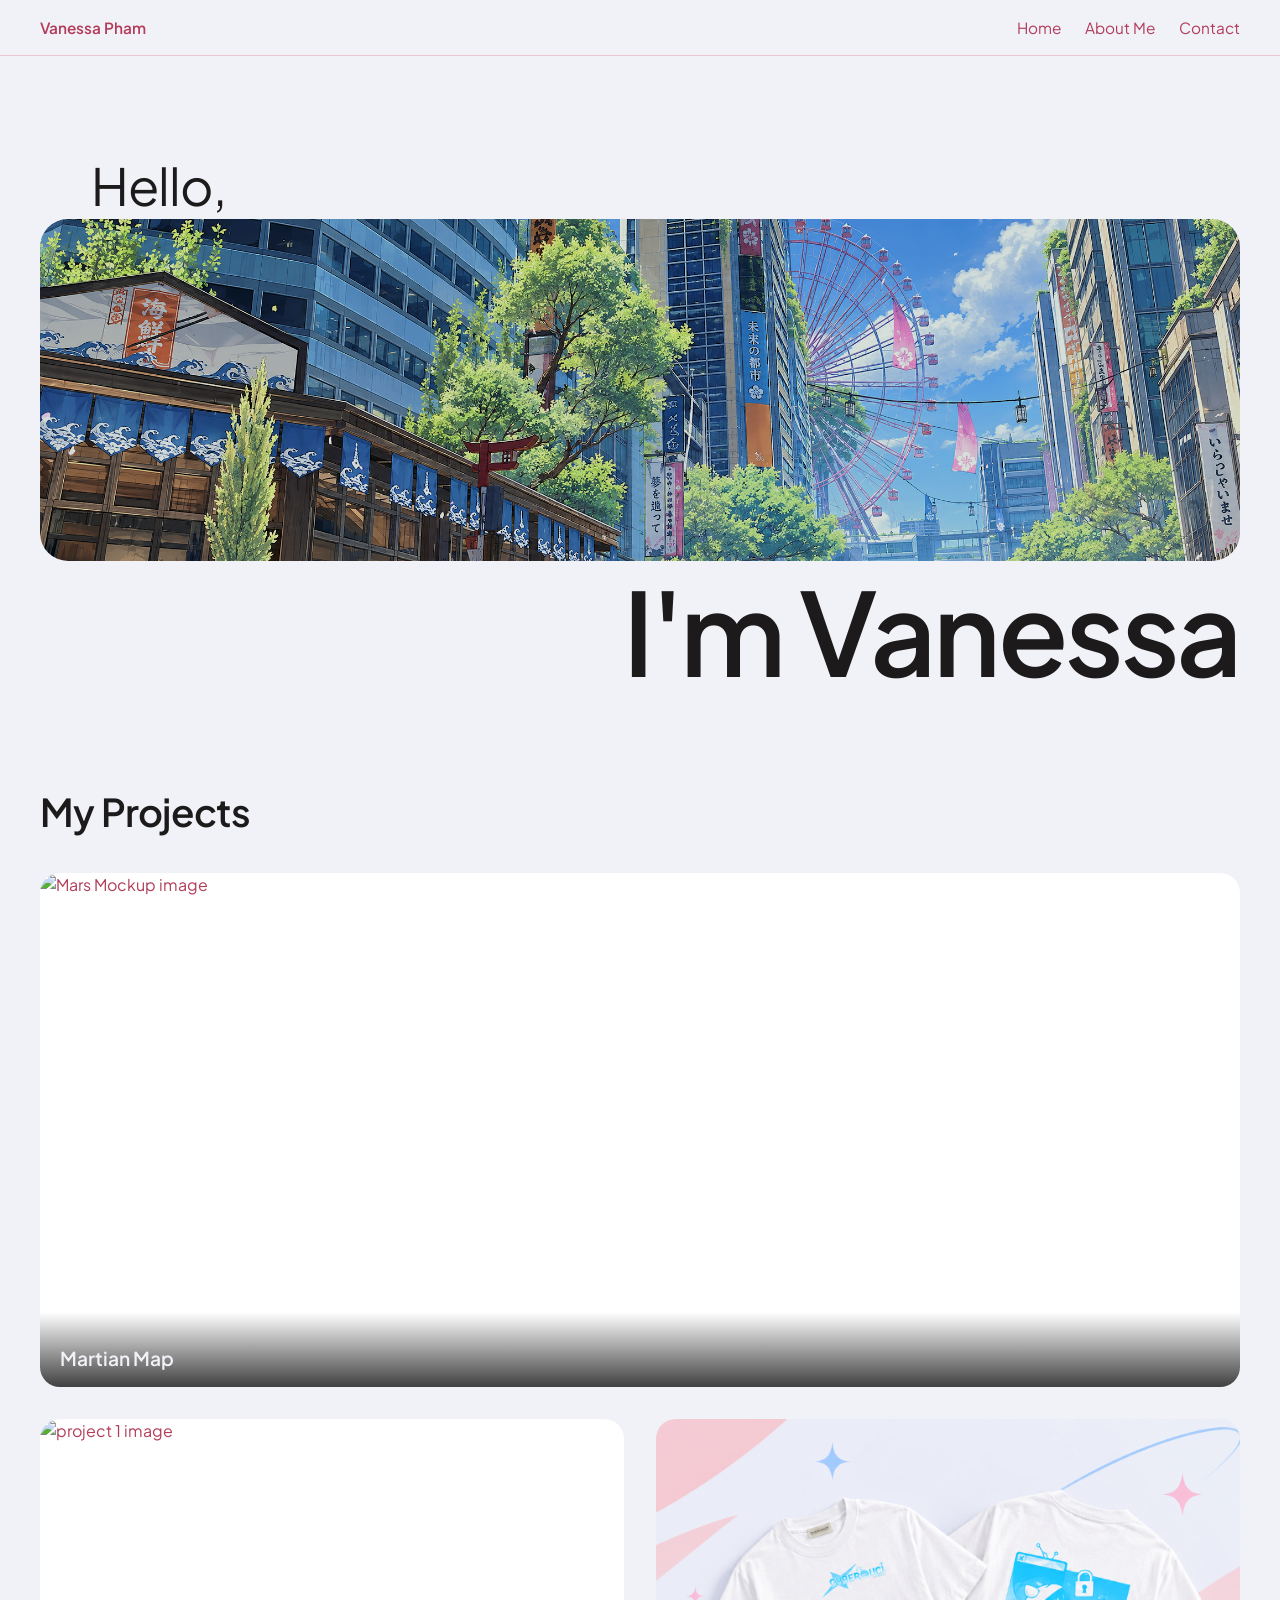
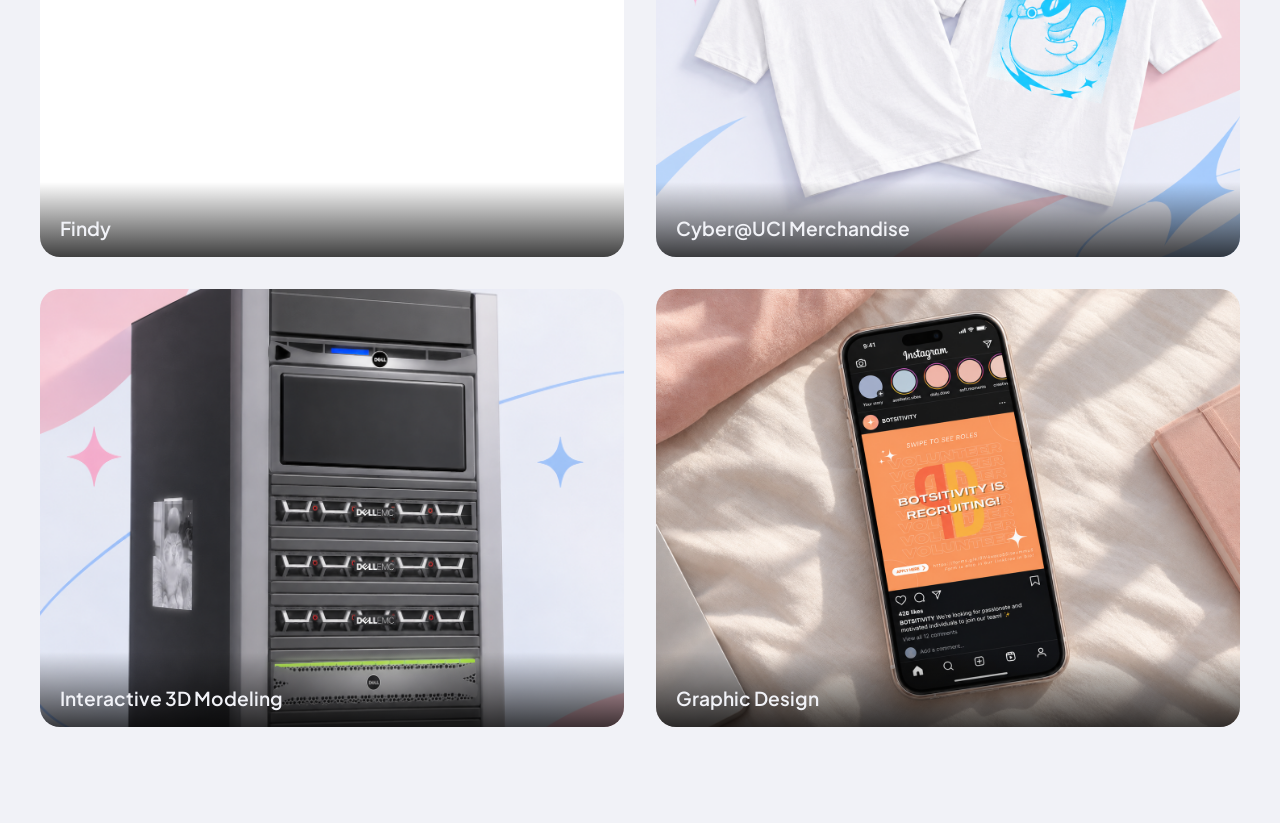
==== commit 37c96223: "Add files via upload" ====
--- a/index.html
+++ b/index.html
@@ -1,4 +1,3 @@
-<<<<<<< HEAD
 <!doctype html>
 <html lang="en">
 
@@ -94,94 +93,4 @@
   <script src="petals.js"></script>
   <script src="reveal.js"></script>
 </body>
-</html>
-=======
-<!doctype html>
-<html lang="en">
-
-<!--
-WRITTEN BY: Vanessa Pham
-EMAIL: vanesp6@uci.edu
--->
-
-<head>
-  <meta charset="utf-8">
-  <meta name="author" content="Vanessa Pham">
-  <meta name="description" content="My Portfolio">
-   
-  <!-- you would link to an external stylesheet here! -->
-  <link rel="stylesheet" href="styles.css">
-   
-  <!-- long list of fonts...-->
-    <link rel="preconnect" href="https://fonts.googleapis.com">
-    <link rel="preconnect" href="https://fonts.gstatic.com" crossorigin>
-    <link href="https://fonts.googleapis.com/css2?family=Audiowide&family=Jersey+25&family=Plus+Jakarta+Sans:ital,wght@0,200..800;1,200..800&family=TASA+Orbiter:wght@400..800&display=swap" rel="stylesheet">
-   
-  <!-- you would also link to Bootstrap here! -->
-  
-  <title>Vanessa Pham</title>
-</head>
-
-<body>
-
-  <header>
-    <nav class="nav" aria-label="Main">
-      <a href="index.html" class="nav-name">Vanessa Pham</a>
-      <ul class = "nav-links">
-        <li><a href="index.html">Home</a></li>
-        <li><a href="about.html">About Me</a></li>
-        <li><a href="contact.html">Contact</a></li>
-      </ul>
-    </nav>
-  </header>
-
-  <main>
-    <section class = "hero" aria-labelledby="hero-title">
-      <h1 id="hero-title" class="screenreader-only">Hello, I'm Vanessa</h1>
-      <p class = "hero-line hero-line--top" aria-hidden="true">Hello,</p>
-      <div class = "hero-image"><img src="herobackground.png" alt="img placeholder"></div>
-      <p class = "hero-line hero-line--bottom" aria-hidden="true">I'm Vanessa</p>
-      <div class="petals" aria-hidden="true"></div>
-    </section>
-
-    <section class = "projects" aria-label="Projects">
-      <h2 id="projects-title" class="projects-title">My Projects</h2>
-
-      <a href="project1.html" class="project-box">
-        <img src="Findythumbnail.png" alt="project 1 image">
-        <span class="project-label">Findy</span>
-        <div class="project-overlay">
-          <p>An iOS-native AI guide that walks older adults through unfamiliar features on their iPhones. Informed by conversations with seniors, it teaches rather than automates, helping users build confidence and stay independent.</p>
-        </div>
-      </a>
-      
-      <a href="project2.html" class="project-box">
-        <img src="merchlogo.png" alt="project 2 image">
-        <span class="project-label">Cyber@UCI Merchandise</span>
-        <div class="project-overlay">
-          <p>Brand and merchandise design for CYBER@UCI, developed from initial sketches through draft iterations into a final collection of T-shirts and hoodies that lets members represent the organization on and off campus.</p>
-        </div>
-      </a>
-
-      <a href="project3.html" class="project-box">
-        <img src="3Dmodelthumbnail.png" alt="project 3 image">
-        <span class="project-label">Interactive 3D Modeling</span>
-        <div class="project-overlay">
-          <p>An interactive 3D server rack built in Spline, with custom components, lighting and materials. Annotations identify each part of the rack, including the management, Proxmox and storage servers.</p>
-        </div>
-      </a>
-      <a href="project4.html" class="project-box">
-        <img src="graphicthumbnail.png" alt="project 4 image">
-        <span class="project-label">Graphic Design</span>
-        <div class="project-overlay">
-          <p>Social media graphics designed for BOTSITIVITY and CYBER@UCI. The BOTSITIVITY posts promote mental health and community support, while the CYBER@UCI work covers event and workshop announcements.</p>
-        </div>
-      </a>
-    </section>
-
-  </main>
-  <script src="petals.js"></script>
-  <script src="reveal.js"></script>
-</body>
-</html>
->>>>>>> a08dc3ab1d2ee963801ff1345fd2852f9256fa07
+</html>
--- a/styles.css
+++ b/styles.css
@@ -1,4 +1,3 @@
-<<<<<<< HEAD
 /* Shared base for home, about and contact: tokens, nav, links, buttons */
  
 :root {
@@ -293,292 +292,4 @@
 .reveal.column:nth-child(3) { transition-delay: .2s; }
  
 @media (prefers-reduced-motion: reduce) {
-    .reveal { opacity: 1; transform: none; transition: none; }
-=======
-/* Shared base for home, about and contact: tokens, nav, links, buttons */
- 
-:root {
-    --white: #f1f2f7;
-    --pink: #e2788c;
-    --pink-text: #b23c5a; /* darker pink for text: passes contrast on --white */
-    --blue: #83adf0;
-    --beige: #edd0ca;
-    --ink: #1c1a1b;
-    --rule: rgba(226, 120, 140, .35);
-}
- 
-*, *::before, *::after { box-sizing: border-box; }
- 
-body {
-    font-family: 'Plus Jakarta Sans', sans-serif;
-    margin: 0;
-    color: var(--ink);
-    line-height: 1.5;
-    background: var(--white);
-}
- 
-header {
-    position: sticky;
-    top: 0;
-    z-index: 10;
-    background: rgba(241, 242, 247, .88);
-    backdrop-filter: blur(10px);
-    border-bottom: 1px solid var(--rule);
-    margin-bottom: clamp(1.5rem, 3vw, 2.5rem);
-}
- 
-.nav {
-    display: flex;
-    justify-content: space-between;
-    align-items: center;
-    padding: 1rem clamp(1rem, 4vw, 2.5rem);
-    font-size: clamp(.9rem, 1.2vw, 1rem);
-}
- 
-.nav-name { font-weight: 600; }
- 
-.nav-links {
-    display: flex;
-    gap: 1.5rem;
-    margin: 0;
-    padding: 0;
-    list-style: none;
-}
- 
-a {
-    color: var(--pink-text);
-    text-decoration: none;
-}
- 
-a:hover {
-    color: var(--blue);
-    text-decoration: underline;
-    text-underline-offset: .3em;
-}
- 
-a:focus-visible {
-    outline: 2px solid var(--ink);
-    outline-offset: 3px;
-    border-radius: .25rem;
-}
- 
-.btn {
-    display: inline-block;
-    padding: .8rem 1.6rem;
-    background: var(--pink);
-    color: #000;
-    font-size: clamp(.9rem, 1.2vw, 1rem);
-    font-weight: 600;
-    border-radius: 2rem;
-    transition: background .2s ease;
-}
- 
-.btn:hover {
-    background: var(--blue);
-    color: #000;
-    text-decoration: none;
-}
- 
-.btn--ghost {
-    background: transparent;
-    box-shadow: inset 0 0 0 2px var(--pink);
-}
- 
-.btn--ghost:hover { box-shadow: inset 0 0 0 2px var(--blue); }
- 
-/* Home: hero + project grid (replaces styles.css) */
- 
-.hero {
-    position: relative;
-    max-width: 80rem;
-    margin: 0 auto;
-    margin-top: 5rem;
-    padding: clamp(.5rem, 2vw, 1.5rem) clamp(1rem, 4vw, 2.5rem) 0;
-}
- 
-.hero-line {
-    margin: 0;
-    line-height: 1;
-    letter-spacing: -.02em;
-}
- 
-.hero-line--top {
-    font-size: clamp(2rem, 4vw, 3.5rem);
-    font-weight: 400;
-    padding-left: clamp(0rem, 4vw, 4rem);
-    margin-bottom: .5rem;
-}
- 
-.hero-image {
-    height: clamp(10rem, 38vh, 22rem); /* scales with screen height so the name stays in view */
-    overflow: hidden;
-    border-radius: 1.75rem;
-}
- 
-.hero-image img {
-    width: 100%;
-    height: 100%;
-    object-fit: cover;
-    display: block;
-}
- 
-/* The one loud element on this page */
-.hero-line--bottom {
-    margin-top: .75rem;
-    font-size: clamp(2.5rem, min(9vw, 13vh), 7.5rem);
-    font-weight: 600;
-    letter-spacing: -.03em;
-    text-align: right;
-}
- 
-.screenreader-only {
-    position: absolute;
-    width: 1px;
-    height: 1px;
-    margin: -1px;
-    padding: 0;
-    overflow: hidden;
-    clip-path: inset(50%);
-    white-space: nowrap;
-    border: 0;
-}
- 
-/* Falling petals (generated by petals.js) */
-.petals {
-    position: absolute;
-    inset: 0;
-    overflow: hidden;
-    pointer-events: none;
-}
- 
-.petal {
-    position: absolute;
-    top: 0;
-    width: var(--size);
-    height: calc(var(--size) * 1.3);
-    border-radius: 100% 0 100% 0;
-    opacity: 0;
-    animation:
-        petal-fall var(--fall-time) linear var(--delay) infinite,
-        petal-sway var(--sway-time) ease-in-out var(--delay) infinite alternate;
-}
- 
-@keyframes petal-fall {
-    0%   { top: -2rem; opacity: 0; }
-    6%   { opacity: .85; }
-    92%  { opacity: .85; }
-    100% { top: 100%; opacity: 0; }
-}
- 
-@keyframes petal-sway {
-    from { transform: translateX(calc(var(--sway) * -1)) rotate(var(--rot-start)); }
-    to   { transform: translateX(var(--sway)) rotate(var(--rot-end)); }
-}
- 
-@media (prefers-reduced-motion: reduce) {
-    .petals { display: none; }
-}
- 
-/* Projects */
-.projects {
-    display: grid;
-    grid-template-columns: repeat(2, minmax(0, 1fr));
-    gap: clamp(1.25rem, 3vw, 2rem);
-    max-width: 80rem;
-    margin: clamp(4rem, 8vw, 7rem) auto 0;
-    padding: 0 clamp(1rem, 4vw, 2.5rem) 6rem;
-}
- 
-.projects-title {
-    grid-column: 1 / -1;
-    font-size: clamp(1.75rem, 3vw, 2.5rem);
-    font-weight: 600;
-    line-height: 1.1;
-    letter-spacing: -.02em;
-    margin: 0 0 .5rem;
-}
- 
-.project-box {
-    position: relative;
-    display: block;
-    aspect-ratio: 4 / 3;
-    overflow: hidden;
-    border-radius: 1.25rem;
-    background: #fff;
-}
- 
-.project-box:hover { text-decoration: none; }
- 
-.project-box img {
-    width: 100%;
-    height: 100%;
-    object-fit: cover;
-    display: block;
-}
- 
-.project-label {
-    position: absolute;
-    left: 0;
-    right: 0;
-    bottom: 0;
-    padding: 2rem 1.25rem .9rem;
-    color: #f1f2f7;
-    font-size: clamp(1rem, 1.5vw, 1.4rem);
-    font-weight: 600;
-    background: linear-gradient(to top, rgba(0, 0, 0, .75), rgba(0, 0, 0, 0));
-}
- 
-.project-overlay {
-    position: absolute;
-    inset: 0;
-    display: flex;
-    flex-direction: column;
-    justify-content: center;
-    padding: clamp(1.25rem, 3vw, 2rem);
-    background: rgba(237, 208, 202, .95);
-    color: var(--ink);
-    opacity: 0;
-    transition: opacity .3s ease;
-}
- 
-.project-overlay p {
-    margin: 0;
-    font-size: clamp(1rem, 1.4vw, 1.2rem);
-    line-height: 1.6;
-}
- 
-.project-box:hover .project-overlay,
-.project-box:focus-visible .project-overlay {
-    opacity: 1;
-}
- 
-@media (max-width: 48rem) {
-    .projects { grid-template-columns: 1fr; }
-}
-
- 
-/* Scroll effects (driven by reveal.js; content stays visible if JS is off) */
-header { transition: box-shadow .3s ease; }
- 
-header.is-scrolled { box-shadow: 0 .5rem 1.5rem -.75rem rgba(28, 26, 27, .25); }
- 
-.reveal {
-    opacity: 0;
-    transform: translateY(1.5rem);
-    transition: opacity .7s ease, transform .7s ease;
-}
- 
-.reveal.is-visible {
-    opacity: 1;
-    transform: none;
-}
- 
-/* Small stagger so side-by-side items arrive one after another */
-.reveal.project-box:nth-child(odd),
-.reveal.column:nth-child(2) { transition-delay: .1s; }
-.reveal.column:nth-child(3) { transition-delay: .2s; }
- 
-@media (prefers-reduced-motion: reduce) {
-    .reveal { opacity: 1; transform: none; transition: none; }
->>>>>>> a08dc3ab1d2ee963801ff1345fd2852f9256fa07
-}+    .reveal { opacity: 1; transform: none; transition: none; }
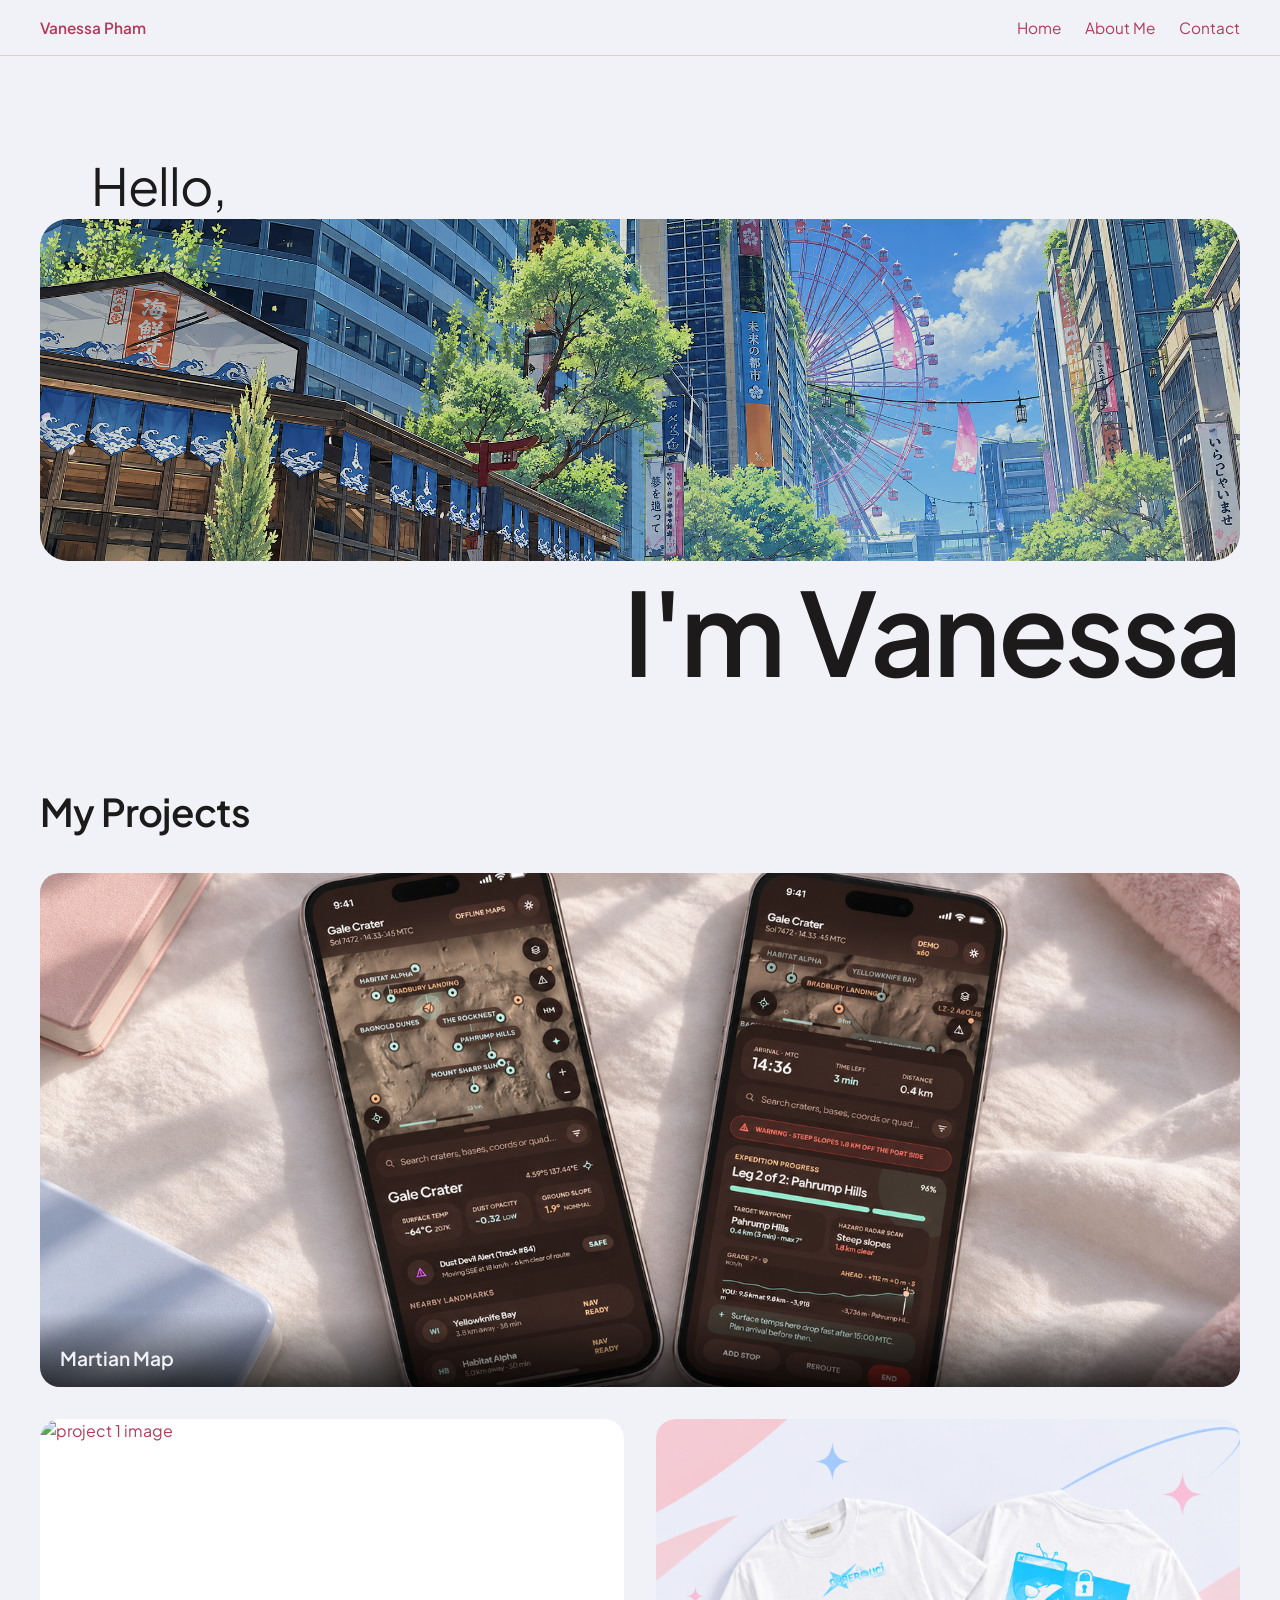
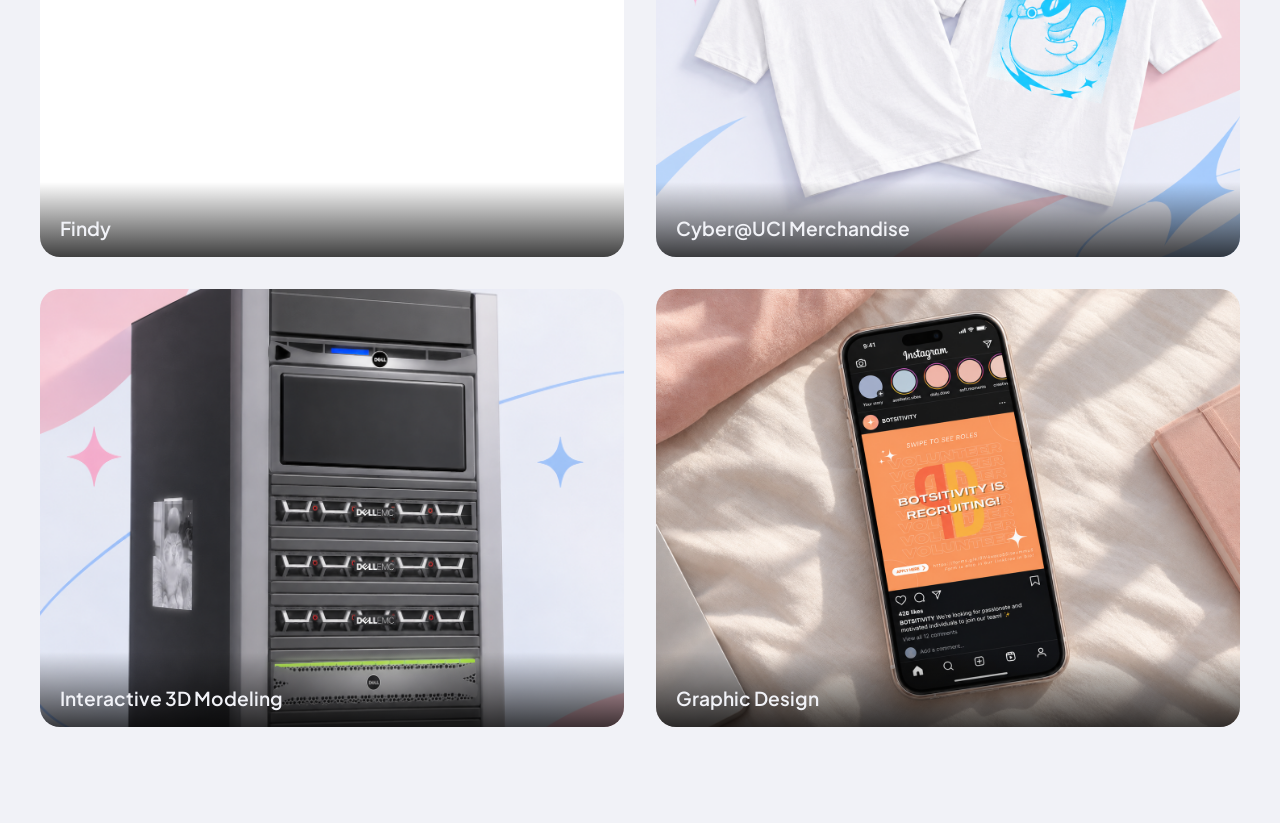
==== commit 7976cbf2: "fix typo" ====
--- a/index.html
+++ b/index.html
@@ -50,7 +50,7 @@
       <h2 id="projects-title" class="projects-title">My Projects</h2>
 
       <a href="project5.html" class="project-box project-box--featured">
-        <img src="MarsMockUp.png" alt="Mars Mockup image">
+        <img src="MarsMockup.png" alt="Mars Mockup image">
         <span class="project-label">Martian Map</span>
         <div class="project-overlay">
           <p>Designed and developed an integrated Mars exploration application that combines NASA datasets to help astronauts navigate the Martian surface safely and efficiently. This application aims to make complex scientific data more accessible and actionable for future Mars missions.</p>
@@ -93,4 +93,4 @@
   <script src="petals.js"></script>
   <script src="reveal.js"></script>
 </body>
-</html>+</html>
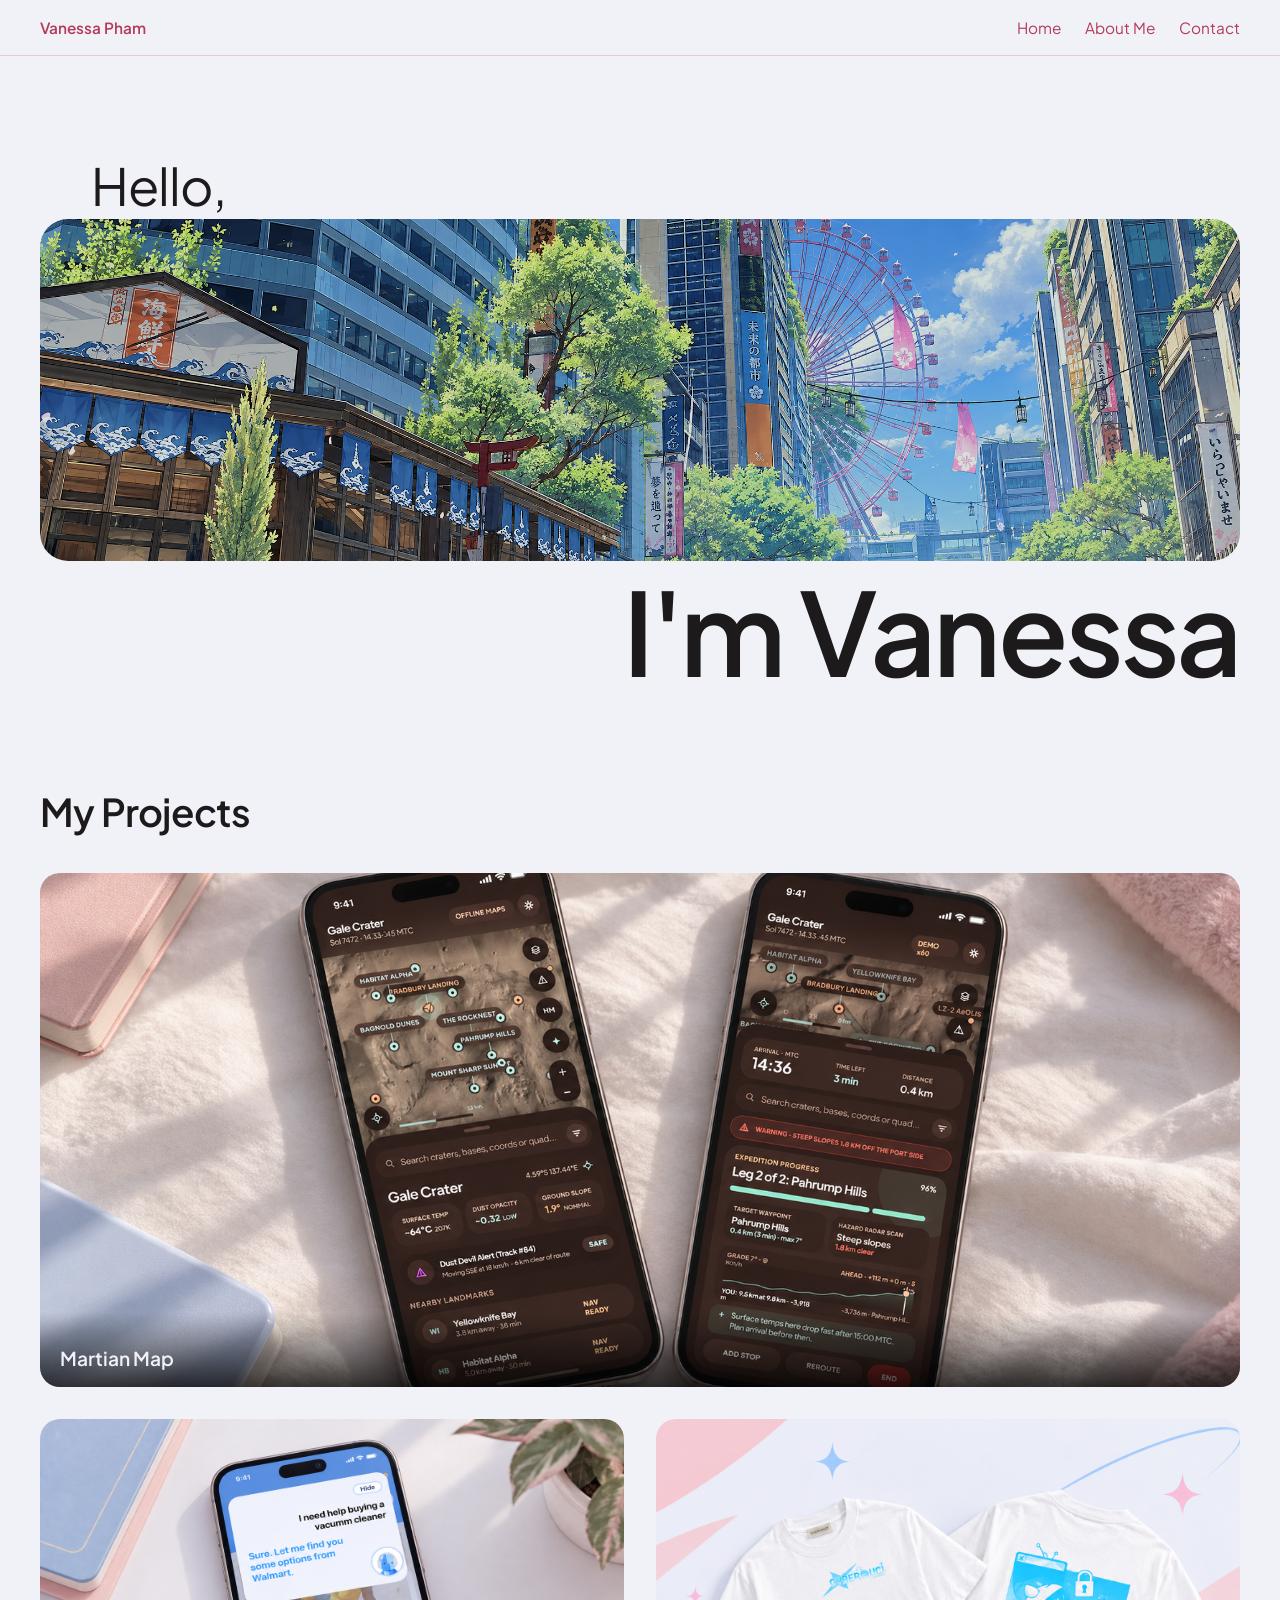
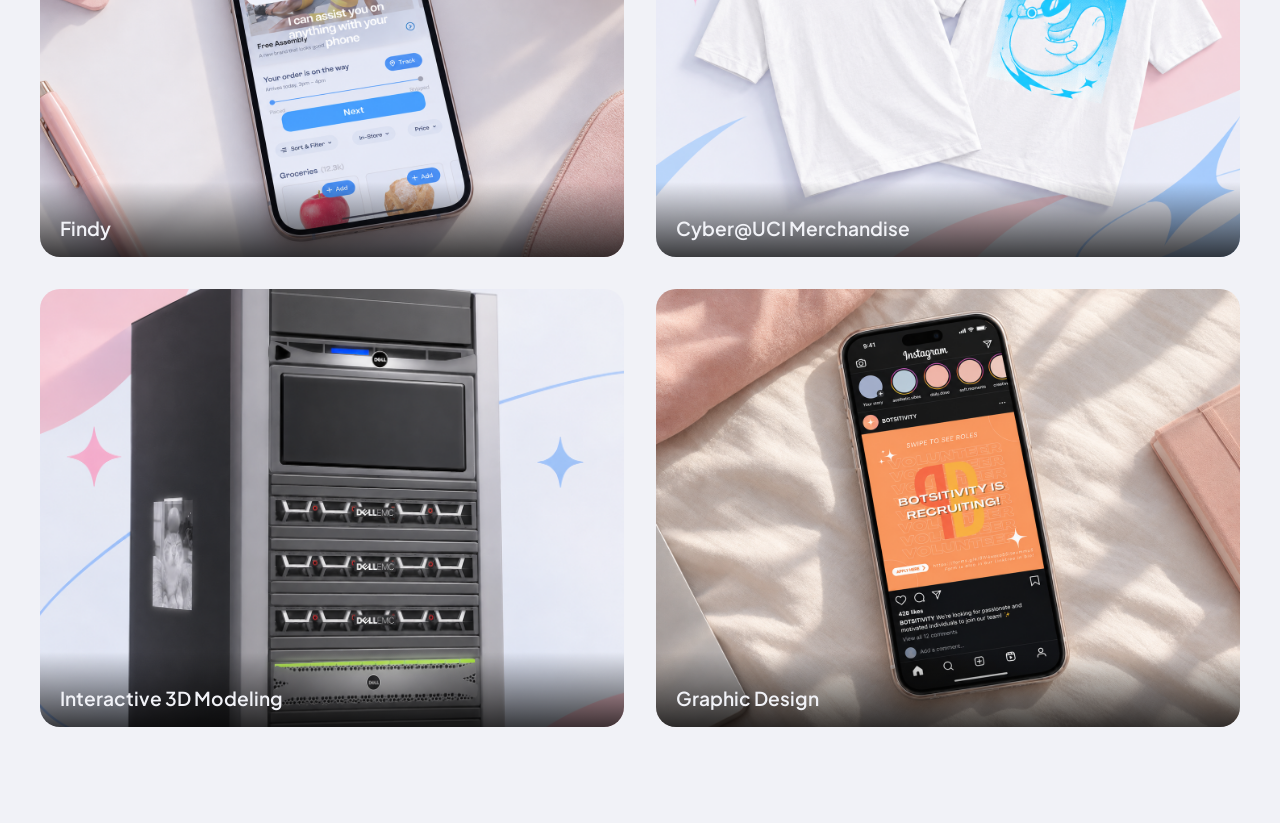
==== commit 4c0d7e6e: "Fix image filename case in project 1 link" ====
--- a/index.html
+++ b/index.html
@@ -58,7 +58,7 @@
       </a>
 
       <a href="project1.html" class="project-box">
-        <img src="FindyThumbnail.png" alt="project 1 image">
+        <img src="Findythumbnail.png" alt="project 1 image">
         <span class="project-label">Findy</span>
         <div class="project-overlay">
           <p>An iOS-native AI guide that walks older adults through unfamiliar features on their iPhones. Informed by conversations with seniors, it teaches rather than automates, helping users build confidence and stay independent.</p>
